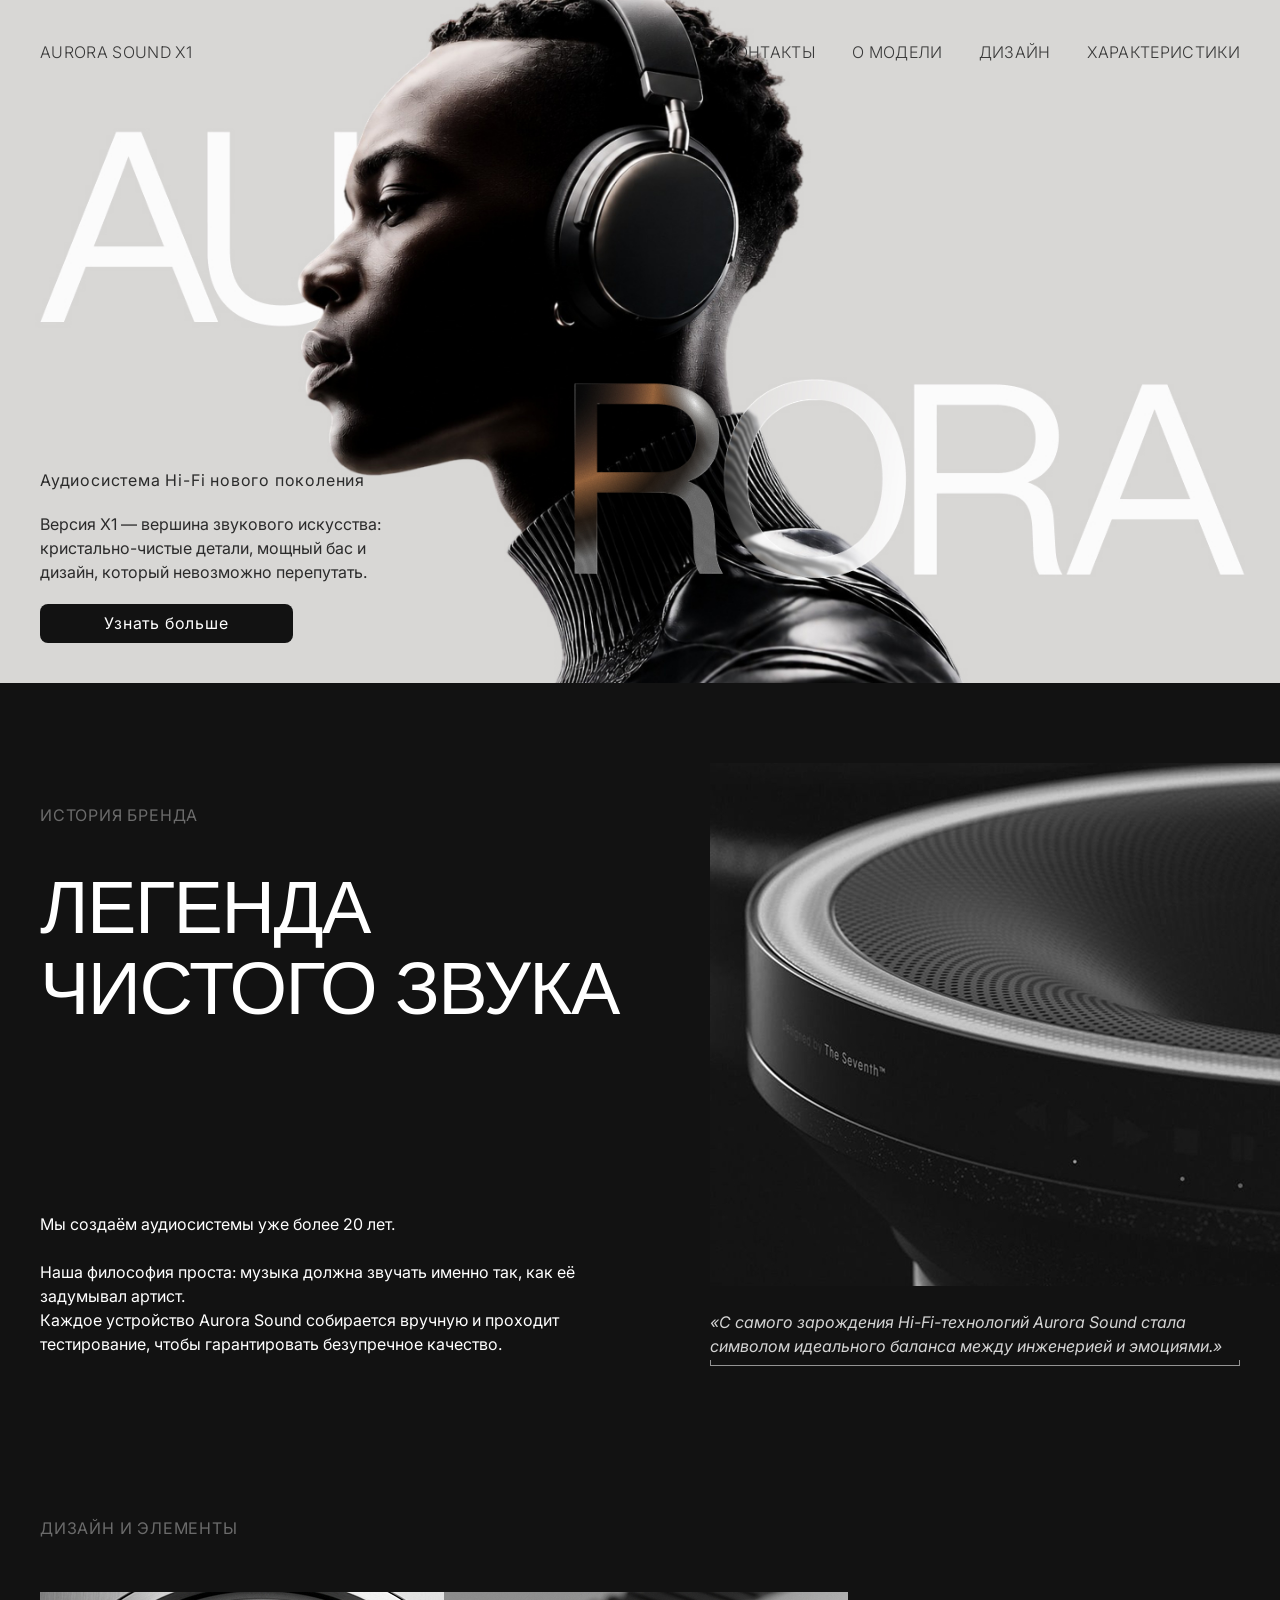
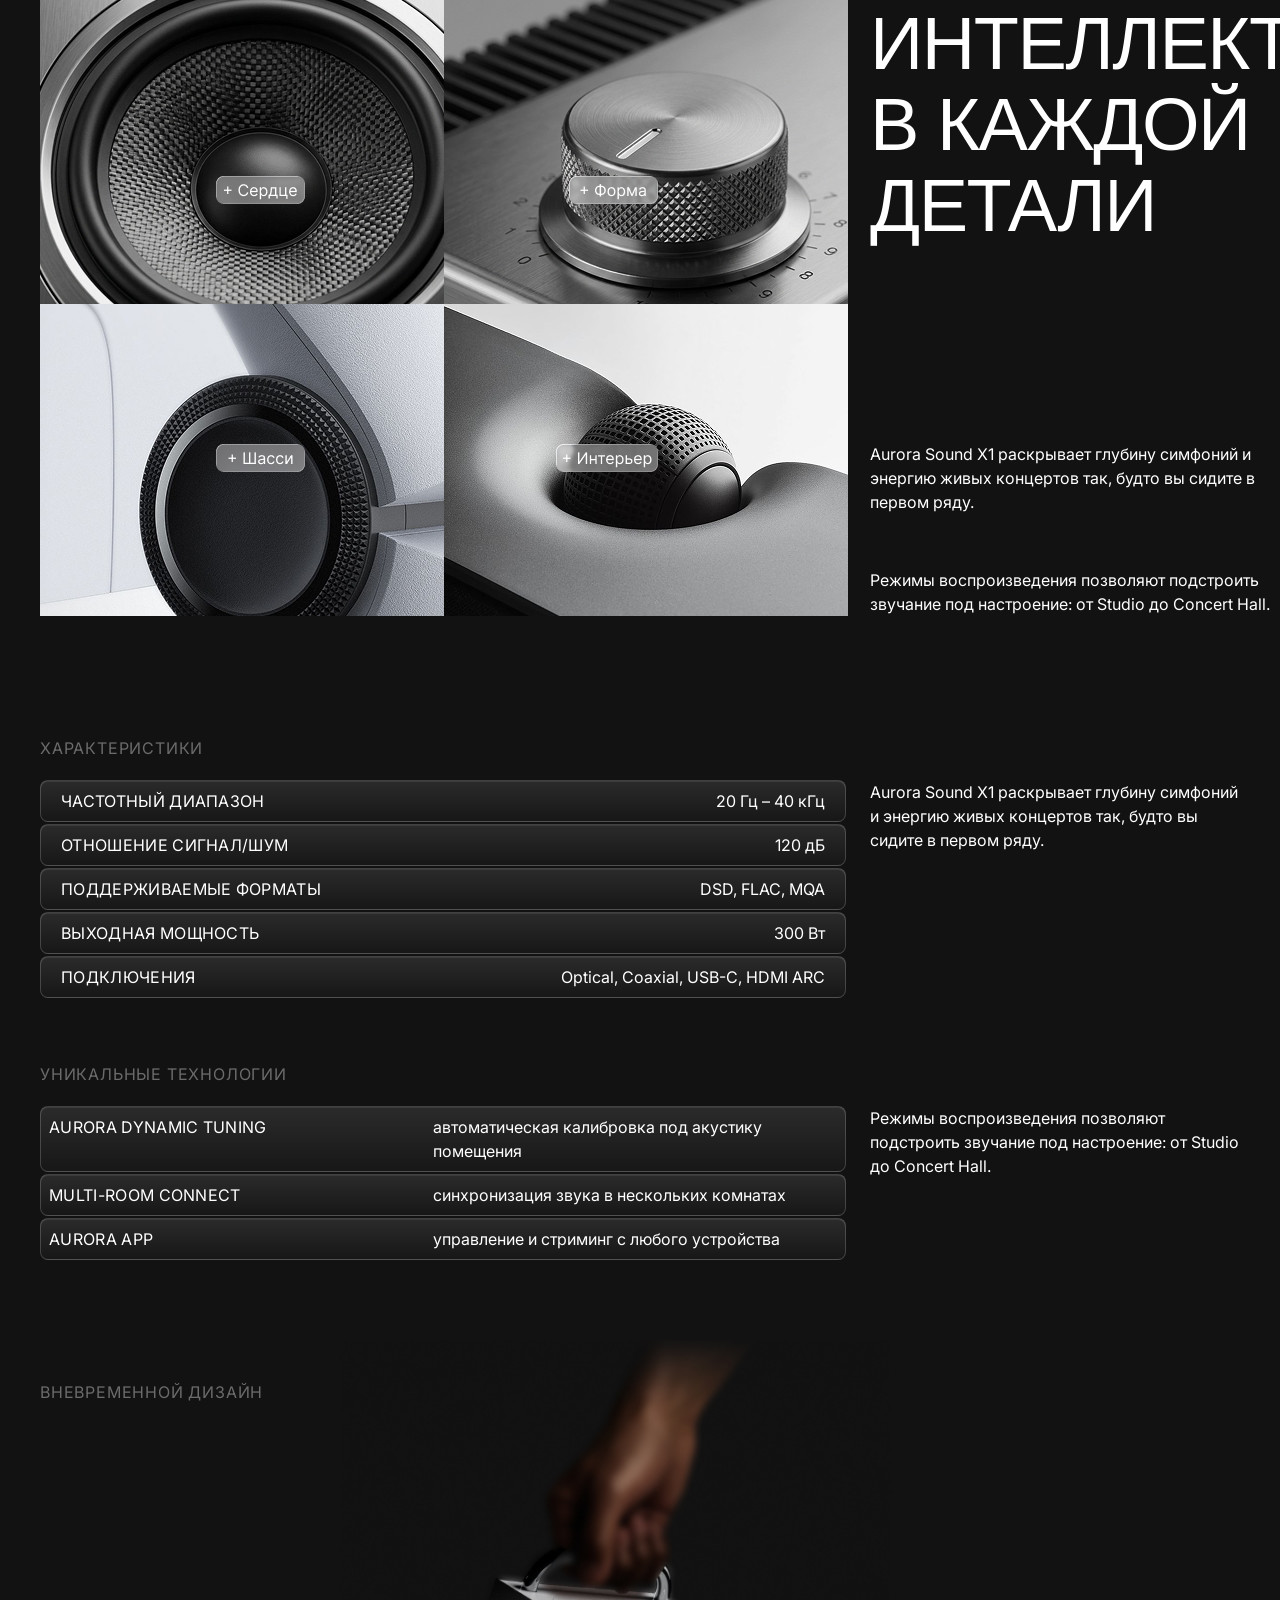
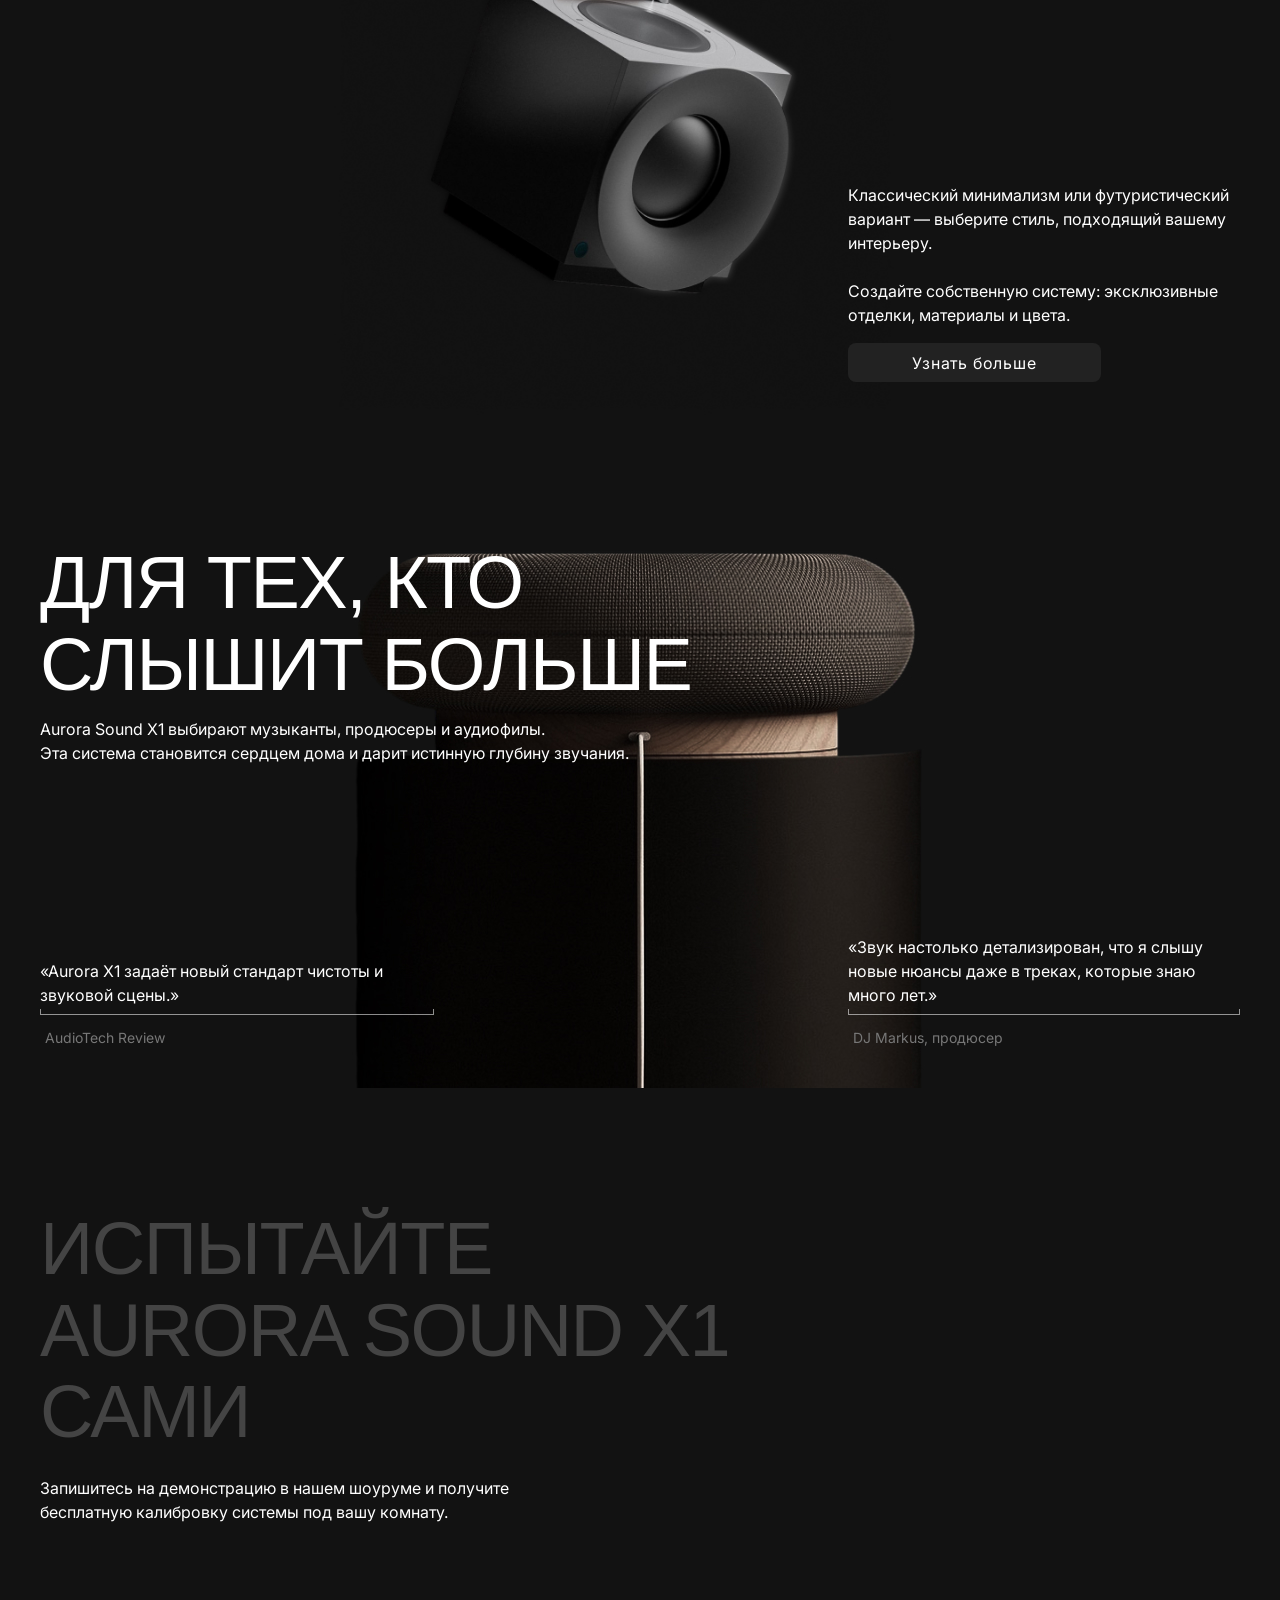
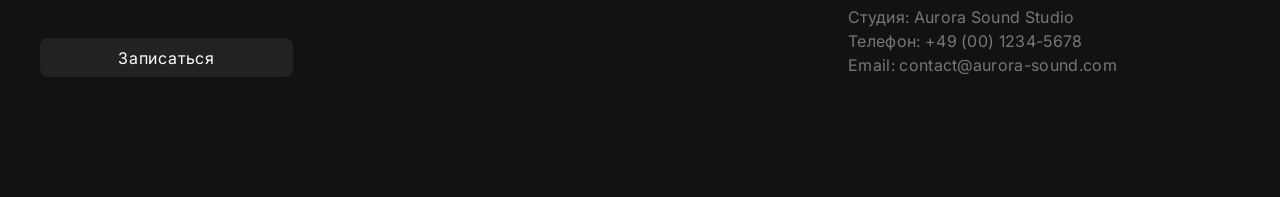
==== index.html @ 24393690 "Add files via upload" ====
<!DOCTYPE html>
<html lang="ru">
<head>
  <meta charset="UTF-8">
  <meta name="viewport" content="width=device-width, initial-scale=1">
  <title>Aurora Sound X1</title>
  <meta name="description" content="Аудиосистема Hi-Fi нового поколения Aurora Sound X1.">
  <link rel="preconnect" href="https://fonts.googleapis.com">
  <link rel="preconnect" href="https://fonts.gstatic.com" crossorigin>
  <link href="https://fonts.googleapis.com/css2?family=Inter:wght@300;400;500&display=swap" rel="stylesheet">
  <link rel="stylesheet" href="style.css">
</head>
<body>

  <!-- 1. HERO -->
  <header class="hero" id="top">
    <a class="hero__logo" href="#top">AURORA SOUND X1</a>
    <nav class="hero__nav" aria-label="Основная навигация">
      <a href="#contacts">Контакты</a>
      <a href="#model">О модели</a>
      <a href="#design">Дизайн</a>
      <a href="#specs">Характеристики</a>
    </nav>

    <!-- В hero.jpg уже есть фон, человек и слово AURORA (слои «AU» / «RORA») -->
    <img class="hero__bg" src="images/hero.jpg" alt="Человек в наушниках Aurora Sound X1">
    <h1 class="visually-hidden">Aurora Sound X1</h1>

    <div class="hero__info">
      <p class="hero__lead">Аудиосистема Hi-Fi нового поколения</p>
      <p class="hero__text">Версия X1 — вершина звукового искусства: кристально-чистые детали, мощный бас и дизайн, который невозможно перепутать.</p>
      <a class="btn btn--dark" href="#model">Узнать больше</a>
    </div>
  </header>

  <main>

    <!-- 2. ИСТОРИЯ БРЕНДА -->
    <section class="section story" id="model">
      <div class="story__left">
        <p class="label">История бренда</p>
        <h2 class="h2">Легенда<br>чистого звука</h2>
        <div class="story__text">
          <p>Мы создаём аудиосистемы уже более 20 лет.</p>
          <p>Наша философия проста: музыка должна звучать именно так, как её задумывал артист.<br>Каждое устройство Aurora Sound собирается вручную и проходит тестирование, чтобы гарантировать безупречное качество.</p>
        </div>
      </div>
      <figure class="story__right">
        <img src="images/brand-detail.jpg" alt="Деталь аудиосистемы Aurora Sound">
        <blockquote class="quote quote--italic">
          «С самого зарождения Hi-Fi-технологий Aurora Sound стала символом идеального баланса между инженерией и эмоциями.»
        </blockquote>
      </figure>
    </section>

    <!-- 3. ДИЗАЙН И ЭЛЕМЕНТЫ -->
    <section class="section design" id="design">
      <p class="label">Дизайн и элементы</p>
      <div class="design__grid">
        <img class="design__tiles" src="images/elements.jpg" alt="Детали Aurora Sound X1: сердце, форма, шасси, интерьер">
        <div class="design__side">
          <h2 class="h2">Интеллект<br>в каждой<br>детали</h2>
          <div class="design__text">
            <p>Aurora Sound X1 раскрывает глубину симфоний и энергию живых концертов так, будто вы сидите в первом ряду.</p>
            <p>Режимы воспроизведения позволяют подстроить звучание под настроение: от Studio до Concert Hall.</p>
          </div>
        </div>
      </div>
    </section>

    <!-- 4. ХАРАКТЕРИСТИКИ -->
    <section class="section specs" id="specs">
      <div class="specs__block">
        <div class="specs__main">
          <p class="label">Характеристики</p>
          <ul class="rows">
            <li><span>Частотный диапазон</span><span>20 Гц – 40 кГц</span></li>
            <li><span>Отношение сигнал/шум</span><span>120 дБ</span></li>
            <li><span>Поддерживаемые форматы</span><span>DSD, FLAC, MQA</span></li>
            <li><span>Выходная мощность</span><span>300 Вт</span></li>
            <li><span>Подключения</span><span>Optical, Coaxial, USB-C, HDMI ARC</span></li>
          </ul>
        </div>
        <p class="specs__note">Aurora Sound X1 раскрывает глубину симфоний и энергию живых концертов так, будто вы сидите в первом ряду.</p>
      </div>

      <div class="specs__block">
        <div class="specs__main">
          <p class="label">Уникальные технологии</p>
          <ul class="rows rows--tech">
            <li><span>Aurora Dynamic Tuning</span><span>автоматическая калибровка под акустику помещения</span></li>
            <li><span>Multi-Room Connect</span><span>синхронизация звука в нескольких комнатах</span></li>
            <li><span>Aurora App</span><span>управление и стриминг с любого устройства</span></li>
          </ul>
        </div>
        <p class="specs__note">Режимы воспроизведения позволяют подстроить звучание под настроение: от Studio до Concert Hall.</p>
      </div>
    </section>

    <!-- 5. ВНЕВРЕМЕННОЙ ДИЗАЙН -->
    <section class="section scene scene--timeless">
      <img class="scene__bg" src="images/timeless-design.jpg" alt="Портативная колонка Aurora Sound X1">
      <p class="label">Вневременной дизайн</p>
      <div class="scene__box">
        <p>Классический минимализм или футуристический вариант — выберите стиль, подходящий вашему интерьеру.</p>
        <p>Создайте собственную систему: эксклюзивные отделки, материалы и цвета.</p>
        <a class="btn btn--panel" href="#contacts">Узнать больше</a>
      </div>
    </section>

    <!-- 6. ДЛЯ ТЕХ, КТО СЛЫШИТ БОЛЬШЕ -->
    <section class="section scene scene--listen">
      <img class="scene__bg" src="images/listen-more.jpg" alt="Напольная акустика Aurora Sound X1">
      <div class="listen__top">
        <h2 class="h2">Для тех, кто<br>слышит больше</h2>
        <p>Aurora Sound X1 выбирают музыканты, продюсеры и аудиофилы.<br>Эта система становится сердцем дома и дарит истинную глубину звучания.</p>
      </div>
      <div class="listen__quotes">
        <figure class="review">
          <blockquote class="quote">«Aurora X1 задаёт новый стандарт чистоты и звуковой сцены.»</blockquote>
          <figcaption>AudioTech Review</figcaption>
        </figure>
        <figure class="review">
          <blockquote class="quote">«Звук настолько детализирован, что я слышу новые нюансы даже в треках, которые знаю много лет.»</blockquote>
          <figcaption>DJ Markus, продюсер</figcaption>
        </figure>
      </div>
    </section>

    <!-- 7. ЗАПИСЬ -->
    <section class="section cta" id="contacts">
      <h2 class="h2 h2--muted">Испытайте<br>Aurora Sound X1<br>сами</h2>
      <p class="cta__text">Запишитесь на демонстрацию в нашем шоуруме и получите бесплатную калибровку системы под вашу комнату.</p>
      <div class="cta__bottom">
        <button class="btn btn--panel" type="button" data-open-modal>Записаться</button>
        <address class="cta__contacts">
          Студия: Aurora Sound Studio<br>
          Телефон: <a href="tel:+490012345678">+49 (00) 1234-5678</a><br>
          Email: <a href="mailto:contact@aurora-sound.com">contact@aurora-sound.com</a>
        </address>
      </div>
    </section>

  </main>

  <!-- МОДАЛЬНОЕ ОКНО ЗАПИСИ -->
  <div class="modal" id="modal" role="dialog" aria-modal="true" aria-labelledby="modal-title" hidden>
    <div class="modal__card">

      <!-- Состояние 1: форма -->
      <form class="form" id="booking-form" novalidate>
        <h2 class="visually-hidden" id="modal-title">Запись на демонстрацию</h2>

        <div class="field">
          <label for="f-name">Введите ваше имя <span class="req">*</span></label>
          <input id="f-name" name="name" type="text" autocomplete="given-name" required>
        </div>
        <div class="field">
          <label for="f-surname">Введите вашу фамилию <span class="req">*</span></label>
          <input id="f-surname" name="surname" type="text" autocomplete="family-name" required>
        </div>
        <div class="field">
          <label for="f-email">Введите вашу почту <span class="req">*</span></label>
          <input id="f-email" name="email" type="email" autocomplete="email" required>
        </div>
        <div class="field field--select">
          <select id="f-device" name="device" aria-label="Выберите устройство для испытания">
            <option value="" selected>Выберите устройство для испытания</option>
            <option value="x1-system">Aurora Sound X1 — аудиосистема</option>
            <option value="x1-headphones">Aurora Sound X1 — наушники</option>
            <option value="x1-portable">Aurora Sound X1 — портативная колонка</option>
          </select>
        </div>

        <button class="btn btn--light" id="submit-btn" type="submit" disabled>Отправить форму</button>
      </form>

      <!-- Состояние 2: успех -->
      <div class="success" id="success" hidden>
        <div class="success__body">
          <h2 class="success__title">Спасибо за запись!</h2>
          <p>Ваша заявка была успешно отправлена.<br>Проверьте почту в следующие несколько часов на наличие ответа.</p>
        </div>
        <p class="success__note">Отменить заявку можно по ссылке в письме</p>
        <button class="btn btn--light" id="back-btn" type="button">Вернуться</button>
      </div>

    </div>
  </div>

  <script src="script.js"></script>
</body>
</html>
---- style.css ----
/* ============ Шрифты ============
   Neue Haas Grotesk Display Pro — коммерческий шрифт. Положите файлы в /fonts
   (имена можно поменять в src ниже). Пока файлов нет, подставится Helvetica Neue / Arial. */
@font-face {
  font-family: "Neue Haas Grotesk Display Pro";
  src: local("Neue Haas Grotesk Display Pro 55 Roman"),
       local("NeueHaasGroteskDisplayPro-55Roman"),
       url("fonts/NeueHaasGroteskDisplayPro-55Roman.woff2") format("woff2"),
       url("fonts/NeueHaasGroteskDisplayPro-55Roman.woff") format("woff");
  font-weight: 400;
  font-style: normal;
  font-display: swap;
}

/* ============ Переменные ============ */
:root {
  --bg: #121212;
  --text: #ffffff;
  --muted: #6b6b6b;
  --panel: #222222;
  --accent-red: #d0202f;

  --pad-x: 40px;        /* отступы по бокам */
  --pad-top: 40px;      /* от потолка секции до заголовка */
  --gap-section: 80px;  /* между секциями */

  --font-head: "Neue Haas Grotesk Display Pro", "Neue Haas Grotesk Display", "Helvetica Neue", Helvetica, Arial, sans-serif;
  --font-body: "Inter", system-ui, -apple-system, "Segoe UI", Arial, sans-serif;
}

/* ============ База ============ */
*, *::before, *::after { box-sizing: border-box; }
html { scroll-behavior: smooth; }
body {
  margin: 0;
  background: var(--bg);
  color: var(--text);
  font-family: var(--font-body);
  font-size: 16px;
  line-height: 1.5;
  -webkit-font-smoothing: antialiased;
}
img { display: block; max-width: 100%; }
a { color: inherit; text-decoration: none; }
p { margin: 0; }
figure, blockquote { margin: 0; }
address { font-style: normal; }
ul { list-style: none; margin: 0; padding: 0; }
.visually-hidden {
  position: absolute; width: 1px; height: 1px; margin: -1px; padding: 0;
  overflow: hidden; clip: rect(0 0 0 0); white-space: nowrap; border: 0;
}

.h2 {
  margin: 0;
  font-family: var(--font-head);
  font-weight: 400;
  font-size: 74px;
  line-height: 1.1;
  letter-spacing: -0.02em;
  text-transform: uppercase;
}
.h2--muted { color: #444; }

.label {
  margin: 0;
  font-size: 16px;
  letter-spacing: 0.05em;
  text-transform: uppercase;
  color: var(--muted);
}

.section {
  position: relative;
  padding: var(--pad-top) var(--pad-x) 0;
  margin-top: var(--gap-section);
}
main { padding-bottom: var(--gap-section); }

/* ============ Кнопки (состояния из UI-кита) ============ */
.btn {
  display: inline-flex;
  align-items: center;
  justify-content: center;
  height: 39px;
  padding: 0 24px;
  border: 2px solid transparent;
  border-radius: 8px;
  font: 400 16px/1 var(--font-body);
  letter-spacing: 0.05em;
  cursor: pointer;
  transition: background-color .2s, border-color .2s, color .2s;
}
.btn--dark  { width: 253px; background: #121212; color: #fff; }
.btn--panel { width: 253px; background: #222;    color: #fff; }
.btn--dark:hover, .btn--panel:hover { border-color: #fff; }
.btn--dark:active, .btn--panel:active,
.btn--dark:disabled, .btn--panel:disabled { background: #777; border-color: transparent; }

.btn--light { min-width: 142px; background: #fff; color: #121212; }
.btn--light:hover { background: #b0b0b0; }
.btn--light:active, .btn--light:disabled { background: #777; color: #fff; }
.btn:disabled { cursor: not-allowed; }
.btn:focus-visible { outline: 2px solid #fff; outline-offset: 2px; }
.hero .btn:focus-visible { outline-color: #121212; }

/* ============ 1. Hero ============ */
.hero {
  position: relative;
  aspect-ratio: 1440 / 768;
  min-height: 560px;
  background: #d9d8d6;
  color: #121212;
  overflow: hidden;
}
.hero__bg {
  position: absolute; inset: 0; z-index: 0;
  width: 100%; height: 100%;
  object-fit: cover; object-position: 50% 50%;
}
.hero__logo, .hero__nav a {
  font-weight: 300;
  font-size: 16px;
  letter-spacing: 0.02em;
  text-transform: uppercase;
  color: #3a3a3a;
}
.hero__logo { position: absolute; top: 40px; left: var(--pad-x); z-index: 5; }
.hero__nav {
  position: absolute; top: 40px; right: var(--pad-x); z-index: 5;
  display: flex; gap: 36px;
}
.hero__nav a:hover { color: #000; }


.hero__info {
  position: absolute; z-index: 5;
  left: var(--pad-x); bottom: var(--pad-x);
  max-width: 360px;
}
.hero__lead { letter-spacing: 0.05em; color: #2b2b2b; }
.hero__text { margin: 20px 0 20px; color: #2b2b2b; }

/* ============ 2. История бренда ============ */
.story {
  display: grid;
  grid-template-columns: 1fr 570px;
  column-gap: 24px;
  min-height: 633px;
  padding-top: 0;
  padding-right: 0;           /* фото уходит к правому краю, как в макете */
}
.story__left { padding-top: var(--pad-top); display: flex; flex-direction: column; }
.story .h2 { margin-top: 40px; }
.story__text { margin-top: auto; max-width: 540px; padding-bottom: 40px; display: grid; gap: 24px; }
.story__right { display: flex; flex-direction: column; gap: 24px; }
.story__right img { width: 100%; height: auto; aspect-ratio: 570 / 523; object-fit: cover; }
.story__right .quote { margin-right: var(--pad-x); }

/* цитаты со скобками-уголками снизу */
.quote { position: relative; padding-bottom: 8px; }
.quote::after {
  content: "";
  position: absolute; left: 0; right: 0; bottom: 0;
  height: 6px;
  border: 1px solid rgba(255,255,255,.55);
  border-top: 0;
}
.quote--italic { font-style: italic; color: #d4d4d4; }

/* ============ 3. Дизайн и элементы ============ */
.design__grid {
  display: grid;
  grid-template-columns: 808px 1fr;
  column-gap: 22px;
  margin-top: 52px;
}
.design__tiles { width: 100%; height: auto; aspect-ratio: 808 / 624; object-fit: cover; }
.design__side { display: flex; flex-direction: column; justify-content: space-between; padding-top: 11px; }
.design__text { display: grid; gap: 54px; max-width: 520px; }

/* ============ 4. Характеристики ============ */
.specs { display: grid; gap: 64px; }
.specs__block {
  display: grid;
  grid-template-columns: 806px 1fr;
  column-gap: 24px;
  align-items: start;
}
.specs__main .label { margin-bottom: 20px; }
.specs__note { max-width: 390px; margin-top: 44px; }
.rows { display: grid; gap: 2px; }
.rows li {
  display: flex; justify-content: space-between; gap: 24px;
  padding: 8px 20px;
  border: 1px solid rgba(255,255,255,.18);
  border-radius: 8px;
  background: linear-gradient(180deg, #2b2b2b 0%, #171717 100%);
  box-shadow: inset 0 1px 0 rgba(255,255,255,.08);
  text-transform: uppercase;
  letter-spacing: 0.02em;
}
.rows li span:last-child { text-transform: none; letter-spacing: 0; text-align: right; }
.rows--tech li { padding-left: 8px; padding-right: 8px; }
.rows--tech li span:first-child { flex: 0 0 360px; }
.rows--tech li span:last-child { flex: 1; text-align: left; }

/* ============ 5–6. Сцены с фоновой картинкой ============ */
.scene { overflow: hidden; }
.scene__bg {
  position: absolute; inset: 0; z-index: 0;
  width: 100%; height: 100%;
  object-fit: cover;
}
.scene > *:not(.scene__bg) { position: relative; z-index: 1; }

.scene--timeless { aspect-ratio: 1440 / 768; min-height: 560px; }
.scene--timeless .scene__box {
  position: absolute; right: var(--pad-x); bottom: var(--pad-x);
  width: 392px; display: grid; gap: 24px;
}
.scene--timeless .scene__box .btn { width: 253px; margin-top: -8px; }

.scene--listen { min-height: 586px; display: flex; flex-direction: column; justify-content: space-between; padding-bottom: 40px; }
.listen__top p { margin-top: 12px; }
.listen__quotes { display: flex; justify-content: space-between; align-items: flex-end; gap: 24px; }
.review { width: 394px; }
.review:last-child { width: 392px; }
.review figcaption { margin-top: 12px; padding-left: 5px; font-size: 14px; color: #777; }

/* ============ 7. Запись ============ */
.cta { min-height: 549px; display: flex; flex-direction: column; }
.cta__text { margin-top: 24px; max-width: 520px; }
.cta__bottom {
  margin-top: auto;
  padding-bottom: 40px;
  display: flex; justify-content: space-between; align-items: flex-end; gap: 24px;
}
.cta__contacts { width: 392px; margin-right: 0; color: #777; letter-spacing: 0.02em; }
.cta__contacts a:hover { color: #fff; }

/* ============ Модальное окно ============ */
.modal {
  position: fixed; inset: 0; z-index: 100;
  display: grid; place-items: center;
  padding: 20px;
  background: rgba(0,0,0,.65);
}
.modal[hidden] { display: none; }
.modal__card {
  width: min(535px, 100%);
  min-height: 411px;
  background: var(--panel);
  border-radius: 40px;
  padding: 24px 12px 28px;
  color: #fff;
}
.form { display: flex; flex-direction: column; min-height: 359px; }
.form[hidden] { display: none; }
.field { padding-top: 18px; }
.field label { display: block; font-size: 11px; line-height: 1.2; letter-spacing: 0.03em; color: #8a8a8a; padding-left: 8px; }
.req { color: var(--accent-red); }
.field input, .field select {
  display: block; width: 100%; height: 48px;
  padding: 0 8px;
  background: transparent; color: #fff;
  border: 0; border-bottom: 1px solid #666; border-radius: 0;
  font: 400 16px/1 var(--font-body);
  outline: none;
  transition: border-color .2s;
}
.field input:focus, .field select:focus { border-bottom-color: #fff; }
.field input.is-invalid { border-bottom-color: var(--accent-red); }
.field--select { margin-top: 12px; padding-top: 0; }
.field select {
  font-size: 12px; color: #8a8a8a; cursor: pointer;
  -webkit-appearance: none; appearance: none;
  background: url("data:image/svg+xml;utf8,<svg xmlns='http://www.w3.org/2000/svg' width='16' height='9' viewBox='0 0 16 9' fill='none' stroke='%23aaa' stroke-width='1'><path d='M1 1l7 7 7-7'/></svg>") no-repeat right 8px center;
}
.field select.has-value { color: #fff; }
.field select option { color: #121212; }
.form .btn--light { align-self: center; margin-top: auto; }

.success {
  min-height: 359px;
  display: flex; flex-direction: column; align-items: center; text-align: center;
}
.success[hidden] { display: none; }
.success__body { flex: 1; display: flex; flex-direction: column; justify-content: center; gap: 16px; padding-top: 16px; }
.success__title { margin: 0; font: 400 16px/1.2 var(--font-body); letter-spacing: 0.03em; }
.success__body p { font-size: 12px; line-height: 1.6; color: #b5b5b5; }
.success__note {
  align-self: stretch;
  padding: 0 8px 12px;
  border-bottom: 1px solid #666;
  font-size: 11px; font-style: italic; color: #8a8a8a;
}
.success .btn { margin-top: 36px; }

/* ============ Адаптив ============ */
@media (max-width: 1100px) {
  .story, .design__grid, .specs__block { grid-template-columns: 1fr; }
  .story { padding-right: var(--pad-x); }
  .story__left { padding-bottom: 24px; }
  .story__text { margin-top: 32px; }
  .story__right .quote { margin-right: 0; }
  .design__side { gap: 32px; padding-top: 32px; }
  .design__text { gap: 24px; }
  .specs__note { margin-top: 0; }
  .rows--tech li { flex-direction: column; gap: 2px; }
  .rows--tech li span:first-child { flex: none; }
}
@media (max-width: 720px) {
  .h2 { font-size: 44px; }
  .hero { min-height: 720px; }
  .hero__nav { display: none; }
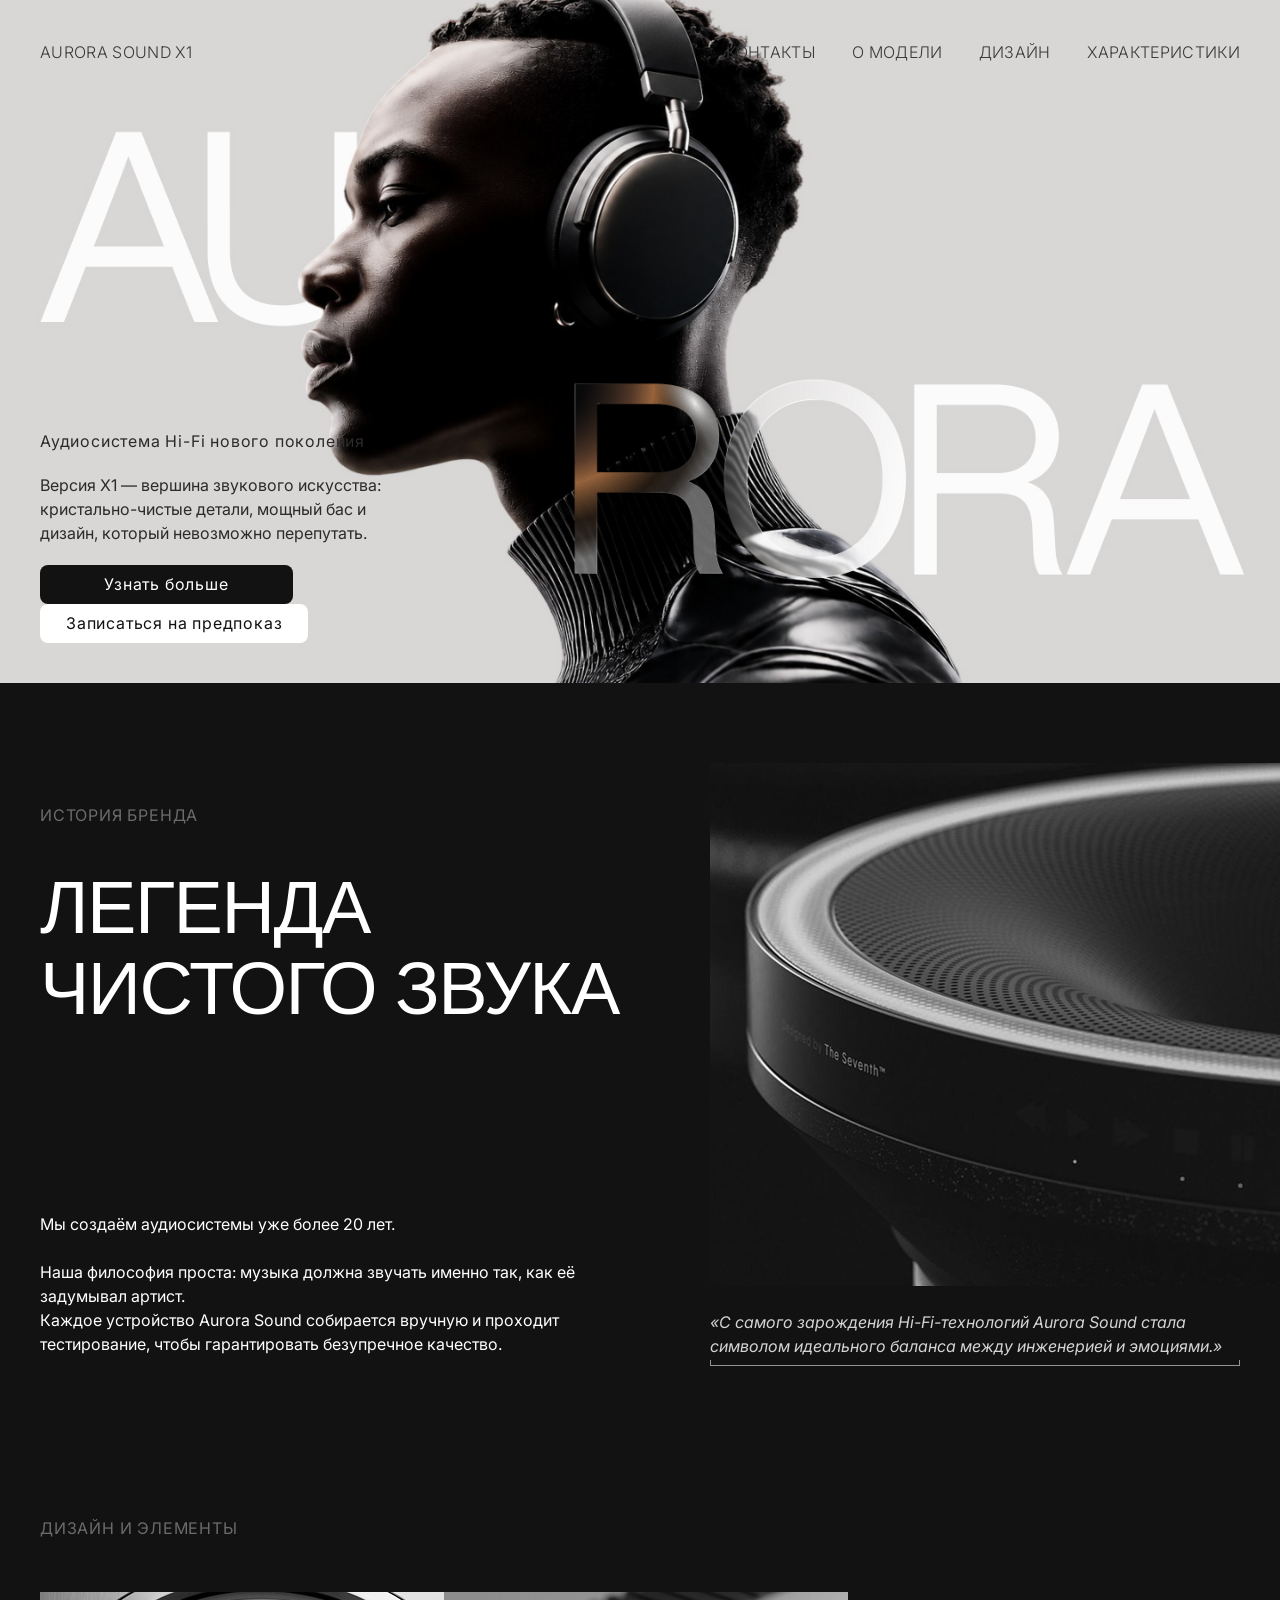
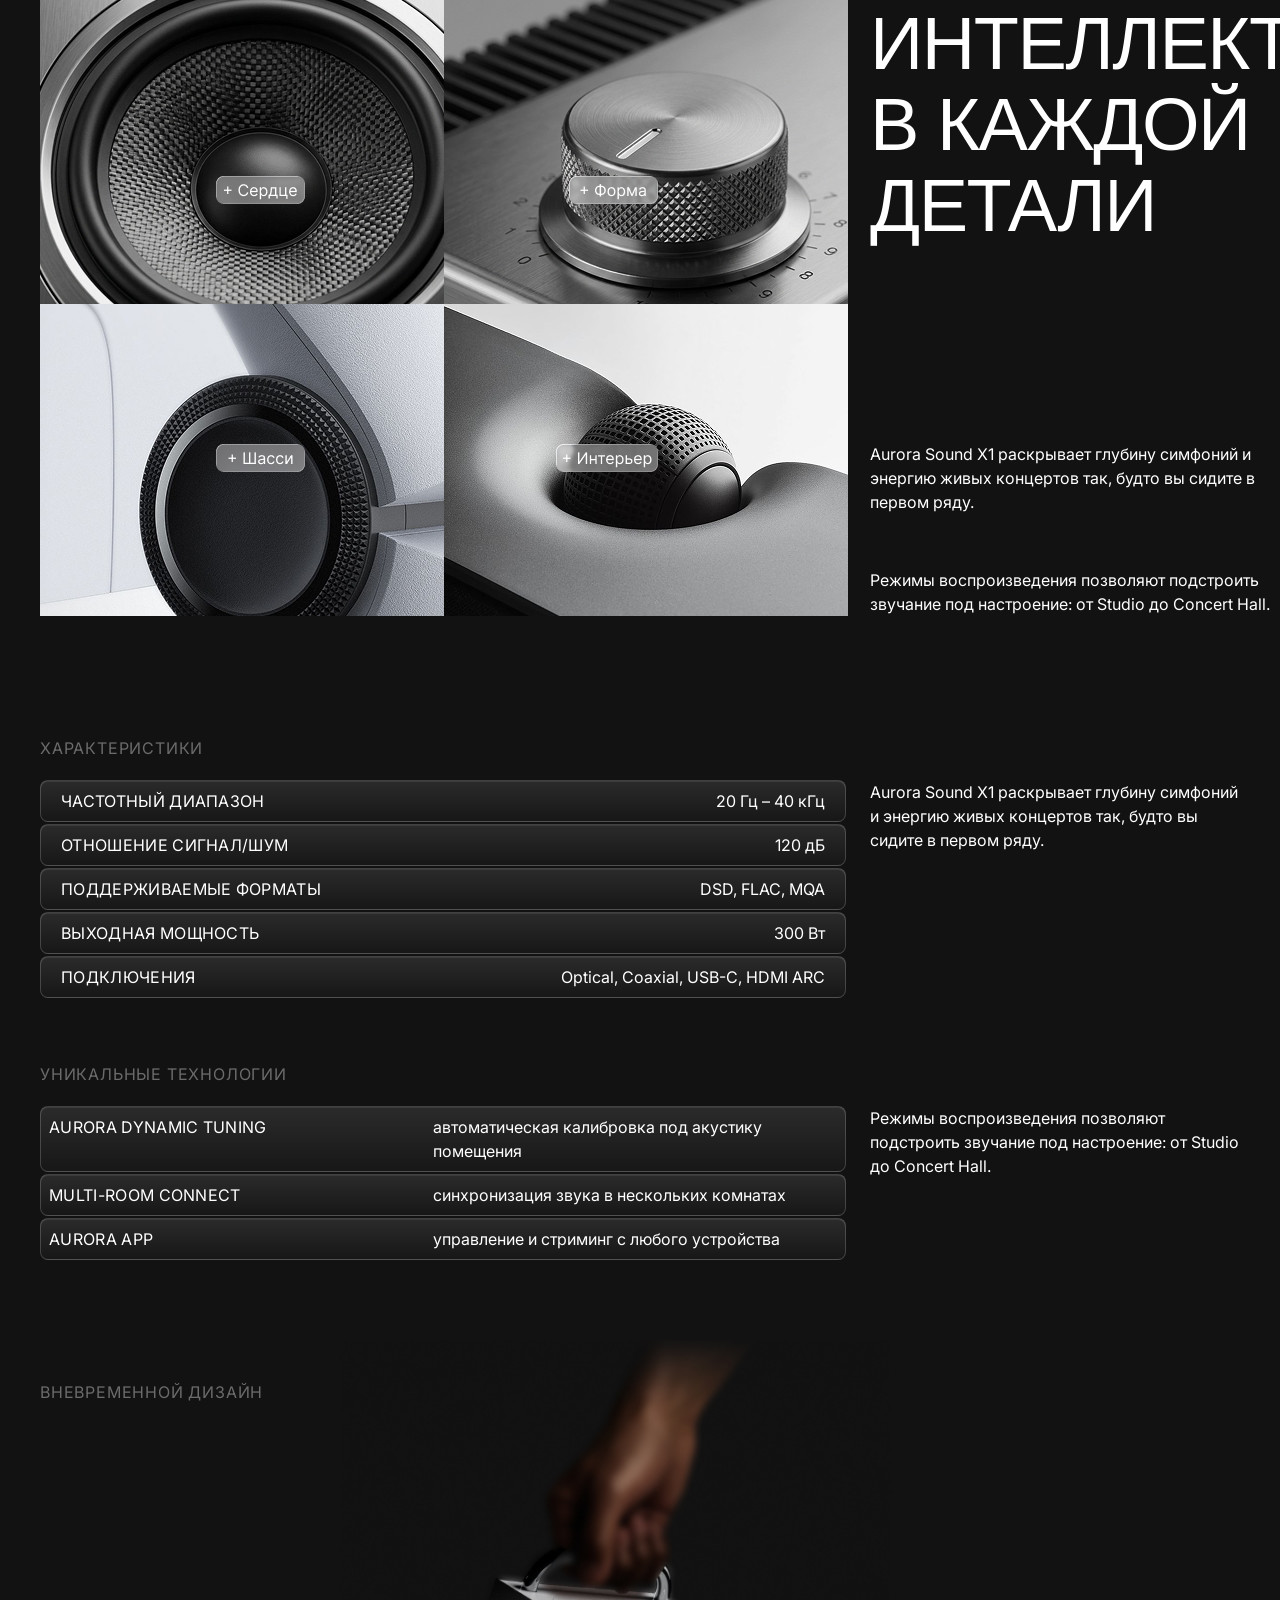
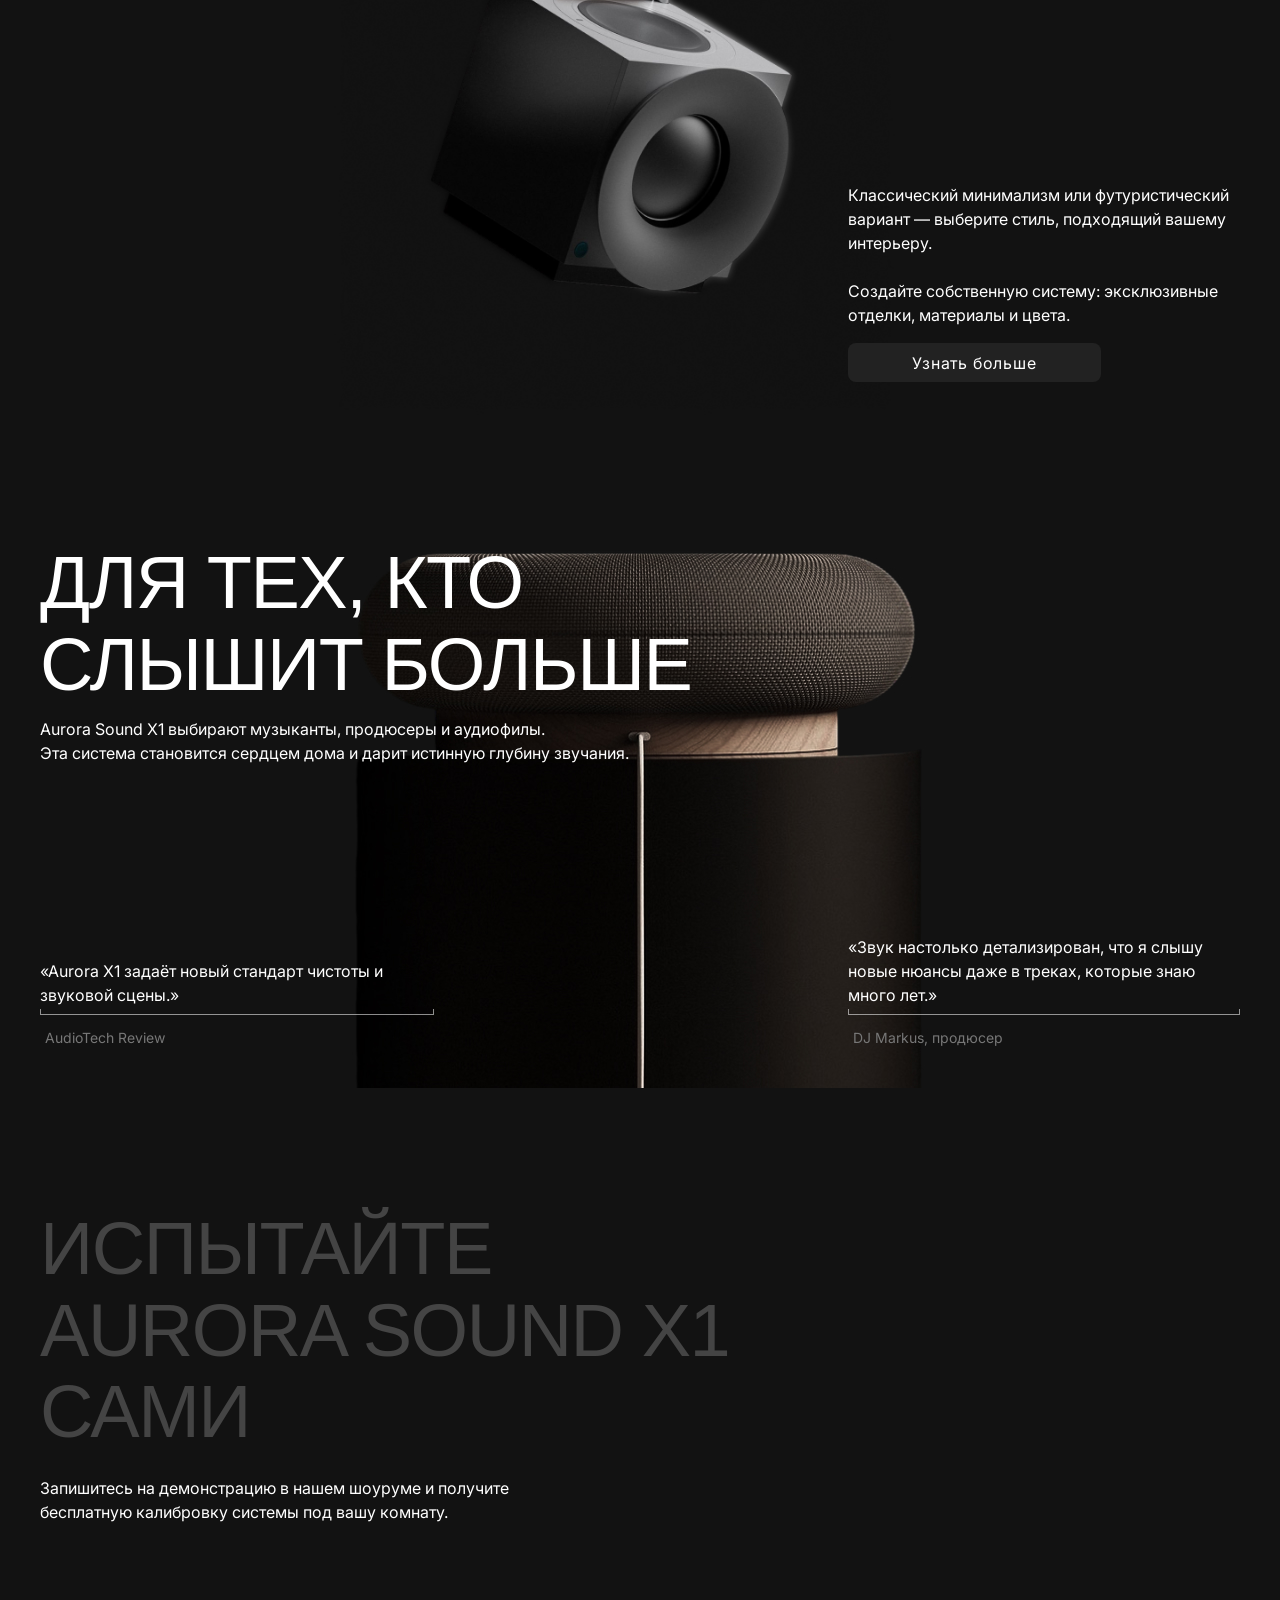
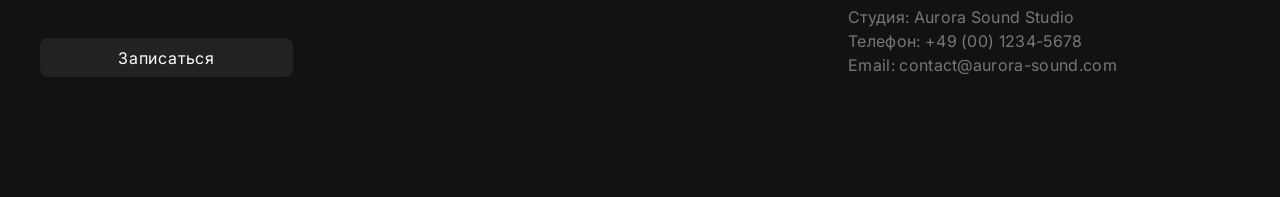
==== commit 10626e22: "Add files via upload" ====
--- a/index.html
+++ b/index.html
@@ -4,7 +4,8 @@
   <meta charset="UTF-8">
   <meta name="viewport" content="width=device-width, initial-scale=1">
   <title>Aurora Sound X1</title>
-  <meta name="description" content="Аудиосистема Hi-Fi нового поколения Aurora Sound X1.">
+  <meta name="description" content="Аудиосистема Hi-Fi нового поколения Aurora Sound X1.">
+  <link rel="icon" type="image/svg+xml" href="favicon.svg">
   <link rel="preconnect" href="https://fonts.googleapis.com">
   <link rel="preconnect" href="https://fonts.gstatic.com" crossorigin>
   <link href="https://fonts.googleapis.com/css2?family=Inter:wght@300;400;500&display=swap" rel="stylesheet">
@@ -15,7 +16,8 @@
   <!-- 1. HERO -->
   <header class="hero" id="top">
     <a class="hero__logo" href="#top">AURORA SOUND X1</a>
-    <nav class="hero__nav" aria-label="Основная навигация">
+    <button class="hero__menu-toggle" type="button" aria-label="Открыть меню" aria-expanded="false" aria-controls="primary-nav"><span></span><span></span></button>
+    <nav class="hero__nav" id="primary-nav" aria-label="Основная навигация">
       <a href="#contacts">Контакты</a>
       <a href="#model">О модели</a>
       <a href="#design">Дизайн</a>
@@ -29,7 +31,10 @@
     <div class="hero__info">
       <p class="hero__lead">Аудиосистема Hi-Fi нового поколения</p>
       <p class="hero__text">Версия X1 — вершина звукового искусства: кристально-чистые детали, мощный бас и дизайн, который невозможно перепутать.</p>
-      <a class="btn btn--dark" href="#model">Узнать больше</a>
+      <div class="hero__actions">
+        <a class="btn btn--dark" href="#model">Узнать больше</a>
+        <button class="btn btn--light" type="button" data-open-modal>Записаться на предпоказ</button>
+      </div>
     </div>
   </header>
 
--- a/style.css
+++ b/style.css
@@ -1,317 +1,390 @@
-/* ============ Шрифты ============
-   Neue Haas Grotesk Display Pro — коммерческий шрифт. Положите файлы в /fonts
-   (имена можно поменять в src ниже). Пока файлов нет, подставится Helvetica Neue / Arial. */
-@font-face {
-  font-family: "Neue Haas Grotesk Display Pro";
-  src: local("Neue Haas Grotesk Display Pro 55 Roman"),
-       local("NeueHaasGroteskDisplayPro-55Roman"),
-       url("fonts/NeueHaasGroteskDisplayPro-55Roman.woff2") format("woff2"),
-       url("fonts/NeueHaasGroteskDisplayPro-55Roman.woff") format("woff");
-  font-weight: 400;
-  font-style: normal;
-  font-display: swap;
-}
-
-/* ============ Переменные ============ */
-:root {
-  --bg: #121212;
-  --text: #ffffff;
-  --muted: #6b6b6b;
-  --panel: #222222;
-  --accent-red: #d0202f;
-
-  --pad-x: 40px;        /* отступы по бокам */
-  --pad-top: 40px;      /* от потолка секции до заголовка */
-  --gap-section: 80px;  /* между секциями */
-
-  --font-head: "Neue Haas Grotesk Display Pro", "Neue Haas Grotesk Display", "Helvetica Neue", Helvetica, Arial, sans-serif;
-  --font-body: "Inter", system-ui, -apple-system, "Segoe UI", Arial, sans-serif;
-}
-
-/* ============ База ============ */
-*, *::before, *::after { box-sizing: border-box; }
-html { scroll-behavior: smooth; }
-body {
-  margin: 0;
-  background: var(--bg);
-  color: var(--text);
-  font-family: var(--font-body);
-  font-size: 16px;
-  line-height: 1.5;
-  -webkit-font-smoothing: antialiased;
-}
-img { display: block; max-width: 100%; }
-a { color: inherit; text-decoration: none; }
-p { margin: 0; }
-figure, blockquote { margin: 0; }
-address { font-style: normal; }
-ul { list-style: none; margin: 0; padding: 0; }
-.visually-hidden {
-  position: absolute; width: 1px; height: 1px; margin: -1px; padding: 0;
-  overflow: hidden; clip: rect(0 0 0 0); white-space: nowrap; border: 0;
-}
-
-.h2 {
-  margin: 0;
-  font-family: var(--font-head);
-  font-weight: 400;
-  font-size: 74px;
-  line-height: 1.1;
-  letter-spacing: -0.02em;
-  text-transform: uppercase;
-}
-.h2--muted { color: #444; }
-
-.label {
-  margin: 0;
-  font-size: 16px;
-  letter-spacing: 0.05em;
-  text-transform: uppercase;
-  color: var(--muted);
-}
-
-.section {
-  position: relative;
-  padding: var(--pad-top) var(--pad-x) 0;
-  margin-top: var(--gap-section);
-}
-main { padding-bottom: var(--gap-section); }
-
-/* ============ Кнопки (состояния из UI-кита) ============ */
-.btn {
-  display: inline-flex;
-  align-items: center;
-  justify-content: center;
-  height: 39px;
-  padding: 0 24px;
-  border: 2px solid transparent;
-  border-radius: 8px;
-  font: 400 16px/1 var(--font-body);
-  letter-spacing: 0.05em;
-  cursor: pointer;
-  transition: background-color .2s, border-color .2s, color .2s;
-}
-.btn--dark  { width: 253px; background: #121212; color: #fff; }
-.btn--panel { width: 253px; background: #222;    color: #fff; }
-.btn--dark:hover, .btn--panel:hover { border-color: #fff; }
-.btn--dark:active, .btn--panel:active,
-.btn--dark:disabled, .btn--panel:disabled { background: #777; border-color: transparent; }
-
-.btn--light { min-width: 142px; background: #fff; color: #121212; }
-.btn--light:hover { background: #b0b0b0; }
-.btn--light:active, .btn--light:disabled { background: #777; color: #fff; }
-.btn:disabled { cursor: not-allowed; }
-.btn:focus-visible { outline: 2px solid #fff; outline-offset: 2px; }
-.hero .btn:focus-visible { outline-color: #121212; }
-
-/* ============ 1. Hero ============ */
-.hero {
-  position: relative;
-  aspect-ratio: 1440 / 768;
-  min-height: 560px;
-  background: #d9d8d6;
-  color: #121212;
-  overflow: hidden;
-}
-.hero__bg {
-  position: absolute; inset: 0; z-index: 0;
-  width: 100%; height: 100%;
-  object-fit: cover; object-position: 50% 50%;
-}
-.hero__logo, .hero__nav a {
-  font-weight: 300;
-  font-size: 16px;
-  letter-spacing: 0.02em;
-  text-transform: uppercase;
-  color: #3a3a3a;
-}
-.hero__logo { position: absolute; top: 40px; left: var(--pad-x); z-index: 5; }
-.hero__nav {
-  position: absolute; top: 40px; right: var(--pad-x); z-index: 5;
-  display: flex; gap: 36px;
-}
-.hero__nav a:hover { color: #000; }
-
-
-.hero__info {
-  position: absolute; z-index: 5;
-  left: var(--pad-x); bottom: var(--pad-x);
-  max-width: 360px;
-}
-.hero__lead { letter-spacing: 0.05em; color: #2b2b2b; }
-.hero__text { margin: 20px 0 20px; color: #2b2b2b; }
-
-/* ============ 2. История бренда ============ */
-.story {
-  display: grid;
-  grid-template-columns: 1fr 570px;
-  column-gap: 24px;
-  min-height: 633px;
-  padding-top: 0;
-  padding-right: 0;           /* фото уходит к правому краю, как в макете */
-}
-.story__left { padding-top: var(--pad-top); display: flex; flex-direction: column; }
-.story .h2 { margin-top: 40px; }
-.story__text { margin-top: auto; max-width: 540px; padding-bottom: 40px; display: grid; gap: 24px; }
-.story__right { display: flex; flex-direction: column; gap: 24px; }
-.story__right img { width: 100%; height: auto; aspect-ratio: 570 / 523; object-fit: cover; }
-.story__right .quote { margin-right: var(--pad-x); }
-
-/* цитаты со скобками-уголками снизу */
-.quote { position: relative; padding-bottom: 8px; }
-.quote::after {
-  content: "";
-  position: absolute; left: 0; right: 0; bottom: 0;
-  height: 6px;
-  border: 1px solid rgba(255,255,255,.55);
-  border-top: 0;
-}
-.quote--italic { font-style: italic; color: #d4d4d4; }
-
-/* ============ 3. Дизайн и элементы ============ */
-.design__grid {
-  display: grid;
-  grid-template-columns: 808px 1fr;
-  column-gap: 22px;
-  margin-top: 52px;
-}
-.design__tiles { width: 100%; height: auto; aspect-ratio: 808 / 624; object-fit: cover; }
-.design__side { display: flex; flex-direction: column; justify-content: space-between; padding-top: 11px; }
-.design__text { display: grid; gap: 54px; max-width: 520px; }
-
-/* ============ 4. Характеристики ============ */
-.specs { display: grid; gap: 64px; }
-.specs__block {
-  display: grid;
-  grid-template-columns: 806px 1fr;
-  column-gap: 24px;
-  align-items: start;
-}
-.specs__main .label { margin-bottom: 20px; }
-.specs__note { max-width: 390px; margin-top: 44px; }
-.rows { display: grid; gap: 2px; }
-.rows li {
-  display: flex; justify-content: space-between; gap: 24px;
-  padding: 8px 20px;
-  border: 1px solid rgba(255,255,255,.18);
-  border-radius: 8px;
-  background: linear-gradient(180deg, #2b2b2b 0%, #171717 100%);
-  box-shadow: inset 0 1px 0 rgba(255,255,255,.08);
-  text-transform: uppercase;
-  letter-spacing: 0.02em;
-}
-.rows li span:last-child { text-transform: none; letter-spacing: 0; text-align: right; }
-.rows--tech li { padding-left: 8px; padding-right: 8px; }
-.rows--tech li span:first-child { flex: 0 0 360px; }
-.rows--tech li span:last-child { flex: 1; text-align: left; }
-
-/* ============ 5–6. Сцены с фоновой картинкой ============ */
-.scene { overflow: hidden; }
-.scene__bg {
-  position: absolute; inset: 0; z-index: 0;
-  width: 100%; height: 100%;
-  object-fit: cover;
-}
-.scene > *:not(.scene__bg) { position: relative; z-index: 1; }
-
-.scene--timeless { aspect-ratio: 1440 / 768; min-height: 560px; }
-.scene--timeless .scene__box {
-  position: absolute; right: var(--pad-x); bottom: var(--pad-x);
-  width: 392px; display: grid; gap: 24px;
-}
-.scene--timeless .scene__box .btn { width: 253px; margin-top: -8px; }
-
-.scene--listen { min-height: 586px; display: flex; flex-direction: column; justify-content: space-between; padding-bottom: 40px; }
-.listen__top p { margin-top: 12px; }
-.listen__quotes { display: flex; justify-content: space-between; align-items: flex-end; gap: 24px; }
-.review { width: 394px; }
-.review:last-child { width: 392px; }
-.review figcaption { margin-top: 12px; padding-left: 5px; font-size: 14px; color: #777; }
-
-/* ============ 7. Запись ============ */
-.cta { min-height: 549px; display: flex; flex-direction: column; }
-.cta__text { margin-top: 24px; max-width: 520px; }
-.cta__bottom {
-  margin-top: auto;
-  padding-bottom: 40px;
-  display: flex; justify-content: space-between; align-items: flex-end; gap: 24px;
-}
-.cta__contacts { width: 392px; margin-right: 0; color: #777; letter-spacing: 0.02em; }
-.cta__contacts a:hover { color: #fff; }
-
-/* ============ Модальное окно ============ */
-.modal {
-  position: fixed; inset: 0; z-index: 100;
-  display: grid; place-items: center;
-  padding: 20px;
-  background: rgba(0,0,0,.65);
-}
-.modal[hidden] { display: none; }
-.modal__card {
-  width: min(535px, 100%);
-  min-height: 411px;
-  background: var(--panel);
-  border-radius: 40px;
-  padding: 24px 12px 28px;
-  color: #fff;
-}
-.form { display: flex; flex-direction: column; min-height: 359px; }
-.form[hidden] { display: none; }
-.field { padding-top: 18px; }
-.field label { display: block; font-size: 11px; line-height: 1.2; letter-spacing: 0.03em; color: #8a8a8a; padding-left: 8px; }
-.req { color: var(--accent-red); }
-.field input, .field select {
-  display: block; width: 100%; height: 48px;
-  padding: 0 8px;
-  background: transparent; color: #fff;
-  border: 0; border-bottom: 1px solid #666; border-radius: 0;
-  font: 400 16px/1 var(--font-body);
-  outline: none;
-  transition: border-color .2s;
-}
-.field input:focus, .field select:focus { border-bottom-color: #fff; }
-.field input.is-invalid { border-bottom-color: var(--accent-red); }
-.field--select { margin-top: 12px; padding-top: 0; }
-.field select {
-  font-size: 12px; color: #8a8a8a; cursor: pointer;
-  -webkit-appearance: none; appearance: none;
-  background: url("data:image/svg+xml;utf8,<svg xmlns='http://www.w3.org/2000/svg' width='16' height='9' viewBox='0 0 16 9' fill='none' stroke='%23aaa' stroke-width='1'><path d='M1 1l7 7 7-7'/></svg>") no-repeat right 8px center;
-}
-.field select.has-value { color: #fff; }
-.field select option { color: #121212; }
-.form .btn--light { align-self: center; margin-top: auto; }
-
-.success {
-  min-height: 359px;
-  display: flex; flex-direction: column; align-items: center; text-align: center;
-}
-.success[hidden] { display: none; }
-.success__body { flex: 1; display: flex; flex-direction: column; justify-content: center; gap: 16px; padding-top: 16px; }
-.success__title { margin: 0; font: 400 16px/1.2 var(--font-body); letter-spacing: 0.03em; }
-.success__body p { font-size: 12px; line-height: 1.6; color: #b5b5b5; }
-.success__note {
-  align-self: stretch;
-  padding: 0 8px 12px;
-  border-bottom: 1px solid #666;
-  font-size: 11px; font-style: italic; color: #8a8a8a;
-}
-.success .btn { margin-top: 36px; }
-
-/* ============ Адаптив ============ */
-@media (max-width: 1100px) {
-  .story, .design__grid, .specs__block { grid-template-columns: 1fr; }
-  .story { padding-right: var(--pad-x); }
-  .story__left { padding-bottom: 24px; }
-  .story__text { margin-top: 32px; }
-  .story__right .quote { margin-right: 0; }
-  .design__side { gap: 32px; padding-top: 32px; }
-  .design__text { gap: 24px; }
-  .specs__note { margin-top: 0; }
-  .rows--tech li { flex-direction: column; gap: 2px; }
-  .rows--tech li span:first-child { flex: none; }
-}
-@media (max-width: 720px) {
-  .h2 { font-size: 44px; }
-  .hero { min-height: 720px; }
-  .hero__nav { display: none; }
-  +/* ============ Шрифты ============
+   Neue Haas Grotesk Display Pro — коммерческий шрифт. Положите файлы в /fonts
+   (имена можно поменять в src ниже). Пока файлов нет, подставится Helvetica Neue / Arial. */
+@font-face {
+  font-family: "Neue Haas Grotesk Display Pro";
+  src: local("Neue Haas Grotesk Display Pro 55 Roman"),
+       local("NeueHaasGroteskDisplayPro-55Roman"),
+       url("fonts/NeueHaasGroteskDisplayPro-55Roman.woff2") format("woff2"),
+       url("fonts/NeueHaasGroteskDisplayPro-55Roman.woff") format("woff");
+  font-weight: 400;
+  font-style: normal;
+  font-display: swap;
+}
+
+/* ============ Переменные ============ */
+:root {
+  --bg: #121212;
+  --text: #ffffff;
+  --muted: #6b6b6b;
+  --panel: #222222;
+  --accent-red: #d0202f;
+
+  --pad-x: 40px;        /* отступы по бокам */
+  --pad-top: 40px;      /* от потолка секции до заголовка */
+  --gap-section: 80px;  /* между секциями */
+
+  --font-head: "Neue Haas Grotesk Display Pro", "Neue Haas Grotesk Display", "Helvetica Neue", Helvetica, Arial, sans-serif;
+  --font-body: "Inter", system-ui, -apple-system, "Segoe UI", Arial, sans-serif;
+}
+
+/* ============ База ============ */
+*, *::before, *::after { box-sizing: border-box; }
+html { scroll-behavior: smooth; }
+body {
+  margin: 0;
+  background: var(--bg);
+  color: var(--text);
+  font-family: var(--font-body);
+  font-size: 16px;
+  line-height: 1.5;
+  -webkit-font-smoothing: antialiased;
+}
+img { display: block; max-width: 100%; }
+a { color: inherit; text-decoration: none; }
+p { margin: 0; }
+figure, blockquote { margin: 0; }
+address { font-style: normal; }
+ul { list-style: none; margin: 0; padding: 0; }
+.visually-hidden {
+  position: absolute; width: 1px; height: 1px; margin: -1px; padding: 0;
+  overflow: hidden; clip: rect(0 0 0 0); white-space: nowrap; border: 0;
+}
+
+.h2 {
+  margin: 0;
+  font-family: var(--font-head);
+  font-weight: 400;
+  font-size: 74px;
+  line-height: 1.1;
+  letter-spacing: -0.02em;
+  text-transform: uppercase;
+}
+.h2--muted { color: #444; }
+
+.label {
+  margin: 0;
+  font-size: 16px;
+  letter-spacing: 0.05em;
+  text-transform: uppercase;
+  color: var(--muted);
+}
+
+.section {
+  position: relative;
+  padding: var(--pad-top) var(--pad-x) 0;
+  margin-top: var(--gap-section);
+}
+main { padding-bottom: var(--gap-section); }
+
+/* ============ Кнопки (состояния из UI-кита) ============ */
+.btn {
+  display: inline-flex;
+  align-items: center;
+  justify-content: center;
+  height: 39px;
+  padding: 0 24px;
+  border: 2px solid transparent;
+  border-radius: 8px;
+  font: 400 16px/1 var(--font-body);
+  letter-spacing: 0.05em;
+  cursor: pointer;
+  transition: background-color .2s, border-color .2s, color .2s;
+}
+.btn--dark  { width: 253px; background: #121212; color: #fff; }
+.btn--panel { width: 253px; background: #222;    color: #fff; }
+.btn--dark:hover, .btn--panel:hover { border-color: #fff; }
+.btn--dark:active, .btn--panel:active,
+.btn--dark:disabled, .btn--panel:disabled { background: #777; border-color: transparent; }
+
+.btn--light { min-width: 142px; background: #fff; color: #121212; }
+.btn--light:hover { background: #b0b0b0; }
+.btn--light:active, .btn--light:disabled { background: #777; color: #fff; }
+.btn:disabled { cursor: not-allowed; }
+.btn:focus-visible { outline: 2px solid #fff; outline-offset: 2px; }
+.hero .btn:focus-visible { outline-color: #121212; }
+
+/* ============ 1. Hero ============ */
+.hero {
+  position: relative;
+  aspect-ratio: 1440 / 768;
+  min-height: 560px;
+  background: #d9d8d6;
+  color: #121212;
+  overflow: hidden;
+}
+.hero__bg {
+  position: absolute; inset: 0; z-index: 0;
+  width: 100%; height: 100%;
+  object-fit: cover; object-position: 50% 50%;
+}
+.hero__logo, .hero__nav a {
+  font-weight: 300;
+  font-size: 16px;
+  letter-spacing: 0.02em;
+  text-transform: uppercase;
+  color: #3a3a3a;
+}
+.hero__logo { position: absolute; top: 40px; left: var(--pad-x); z-index: 5; }
+.hero__menu-toggle { display: none; }
+.hero__nav {
+  position: absolute; top: 40px; right: var(--pad-x); z-index: 5;
+  display: flex; gap: 36px;
+}
+.hero__nav a:hover { color: #000; }
+
+
+.hero__info {
+  position: absolute; z-index: 5;
+  left: var(--pad-x); bottom: var(--pad-x);
+  max-width: 360px;
+}
+.hero__lead { letter-spacing: 0.05em; color: #2b2b2b; }
+.hero__text { margin: 20px 0 20px; color: #2b2b2b; }
+
+/* ============ 2. История бренда ============ */
+.story {
+  display: grid;
+  grid-template-columns: 1fr 570px;
+  column-gap: 24px;
+  min-height: 633px;
+  padding-top: 0;
+  padding-right: 0;           /* фото уходит к правому краю, как в макете */
+}
+.story__left { padding-top: var(--pad-top); display: flex; flex-direction: column; }
+.story .h2 { margin-top: 40px; }
+.story__text { margin-top: auto; max-width: 540px; padding-bottom: 40px; display: grid; gap: 24px; }
+.story__right { display: flex; flex-direction: column; gap: 24px; }
+.story__right img { width: 100%; height: auto; aspect-ratio: 570 / 523; object-fit: cover; }
+.story__right .quote { margin-right: var(--pad-x); }
+
+/* цитаты со скобками-уголками снизу */
+.quote { position: relative; padding-bottom: 8px; }
+.quote::after {
+  content: "";
+  position: absolute; left: 0; right: 0; bottom: 0;
+  height: 6px;
+  border: 1px solid rgba(255,255,255,.55);
+  border-top: 0;
+}
+.quote--italic { font-style: italic; color: #d4d4d4; }
+
+/* ============ 3. Дизайн и элементы ============ */
+.design__grid {
+  display: grid;
+  grid-template-columns: 808px 1fr;
+  column-gap: 22px;
+  margin-top: 52px;
+}
+.design__tiles { width: 100%; height: auto; aspect-ratio: 808 / 624; object-fit: cover; }
+.design__side { display: flex; flex-direction: column; justify-content: space-between; padding-top: 11px; }
+.design__text { display: grid; gap: 54px; max-width: 520px; }
+
+/* ============ 4. Характеристики ============ */
+.specs { display: grid; gap: 64px; }
+.specs__block {
+  display: grid;
+  grid-template-columns: 806px 1fr;
+  column-gap: 24px;
+  align-items: start;
+}
+.specs__main .label { margin-bottom: 20px; }
+.specs__note { max-width: 390px; margin-top: 44px; }
+.rows { display: grid; gap: 2px; }
+.rows li {
+  display: flex; justify-content: space-between; gap: 24px;
+  padding: 8px 20px;
+  border: 1px solid rgba(255,255,255,.18);
+  border-radius: 8px;
+  background: linear-gradient(180deg, #2b2b2b 0%, #171717 100%);
+  box-shadow: inset 0 1px 0 rgba(255,255,255,.08);
+  text-transform: uppercase;
+  letter-spacing: 0.02em;
+}
+.rows li span:last-child { text-transform: none; letter-spacing: 0; text-align: right; }
+.rows--tech li { padding-left: 8px; padding-right: 8px; }
+.rows--tech li span:first-child { flex: 0 0 360px; }
+.rows--tech li span:last-child { flex: 1; text-align: left; }
+
+/* ============ 5–6. Сцены с фоновой картинкой ============ */
+.scene { overflow: hidden; }
+.scene__bg {
+  position: absolute; inset: 0; z-index: 0;
+  width: 100%; height: 100%;
+  object-fit: cover;
+}
+.scene > *:not(.scene__bg) { position: relative; z-index: 1; }
+
+.scene--timeless { aspect-ratio: 1440 / 768; min-height: 560px; }
+.scene--timeless .scene__box {
+  position: absolute; right: var(--pad-x); bottom: var(--pad-x);
+  width: 392px; display: grid; gap: 24px;
+}
+.scene--timeless .scene__box .btn { width: 253px; margin-top: -8px; }
+
+.scene--listen { min-height: 586px; display: flex; flex-direction: column; justify-content: space-between; padding-bottom: 40px; }
+.listen__top p { margin-top: 12px; }
+.listen__quotes { display: flex; justify-content: space-between; align-items: flex-end; gap: 24px; }
+.review { width: 394px; }
+.review:last-child { width: 392px; }
+.review figcaption { margin-top: 12px; padding-left: 5px; font-size: 14px; color: #777; }
+
+/* ============ 7. Запись ============ */
+.cta { min-height: 549px; display: flex; flex-direction: column; }
+.cta__text { margin-top: 24px; max-width: 520px; }
+.cta__bottom {
+  margin-top: auto;
+  padding-bottom: 40px;
+  display: flex; justify-content: space-between; align-items: flex-end; gap: 24px;
+}
+.cta__contacts { width: 392px; margin-right: 0; color: #777; letter-spacing: 0.02em; }
+.cta__contacts a:hover { color: #fff; }
+
+/* ============ Модальное окно ============ */
+.modal {
+  position: fixed; inset: 0; z-index: 100;
+  display: grid; place-items: center;
+  padding: 20px;
+  background: rgba(0,0,0,.65);
+}
+.modal[hidden] { display: none; }
+.modal__card {
+  width: min(535px, 100%);
+  min-height: 411px;
+  background: var(--panel);
+  border-radius: 40px;
+  padding: 24px 12px 28px;
+  color: #fff;
+}
+.form { display: flex; flex-direction: column; min-height: 359px; }
+.form[hidden] { display: none; }
+.field { padding-top: 18px; }
+.field label { display: block; font-size: 11px; line-height: 1.2; letter-spacing: 0.03em; color: #8a8a8a; padding-left: 8px; }
+.req { color: var(--accent-red); }
+.field input, .field select {
+  display: block; width: 100%; height: 48px;
+  padding: 0 8px;
+  background: transparent; color: #fff;
+  border: 0; border-bottom: 1px solid #666; border-radius: 0;
+  font: 400 16px/1 var(--font-body);
+  outline: none;
+  transition: border-color .2s;
+}
+.field input:focus, .field select:focus { border-bottom-color: #fff; }
+.field input.is-invalid { border-bottom-color: var(--accent-red); }
+.field--select { margin-top: 12px; padding-top: 0; }
+.field select {
+  font-size: 12px; color: #8a8a8a; cursor: pointer;
+  -webkit-appearance: none; appearance: none;
+  background: url("data:image/svg+xml;utf8,<svg xmlns='http://www.w3.org/2000/svg' width='16' height='9' viewBox='0 0 16 9' fill='none' stroke='%23aaa' stroke-width='1'><path d='M1 1l7 7 7-7'/></svg>") no-repeat right 8px center;
+}
+.field select.has-value { color: #fff; }
+.field select option { color: #121212; }
+.form .btn--light { align-self: center; margin-top: auto; }
+
+.success {
+  min-height: 359px;
+  display: flex; flex-direction: column; align-items: center; text-align: center;
+}
+.success[hidden] { display: none; }
+.success__body { flex: 1; display: flex; flex-direction: column; justify-content: center; gap: 16px; padding-top: 16px; }
+.success__title { margin: 0; font: 400 16px/1.2 var(--font-body); letter-spacing: 0.03em; }
+.success__body p { font-size: 12px; line-height: 1.6; color: #b5b5b5; }
+.success__note {
+  align-self: stretch;
+  padding: 0 8px 12px;
+  border-bottom: 1px solid #666;
+  font-size: 11px; font-style: italic; color: #8a8a8a;
+}
+.success .btn { margin-top: 36px; }
+/* ============ Планшет ============ */
+@media (max-width: 1100px) {
+  .story { grid-template-columns: minmax(0, 1fr) minmax(0, 1fr); gap: 24px; padding-right: var(--pad-x); }
+  .story__left { padding-bottom: 0; }
+  .story__text { margin-top: 32px; }
+  .story__right .quote { margin-right: 0; }
+  .design__grid { grid-template-columns: minmax(0, 1.2fr) minmax(0, 1fr); }
+  .specs__block { grid-template-columns: minmax(0, 1.4fr) minmax(0, 1fr); }
+  .rows--tech li span:first-child { flex: 0 0 45%; }
+}
+
+/* ============ Телефон ============ */
+@media (max-width: 720px) {
+  :root { --pad-x: 20px; --pad-top: 28px; --gap-section: 64px; }
+  .h2 { font-size: clamp(36px, 9vw, 48px); line-height: 1.04; }
+  .label { font-size: 12px; }
+  .section { padding-left: var(--pad-x); padding-right: var(--pad-x); }
+
+  .hero { height: 100svh; min-height: 620px; max-height: 850px; aspect-ratio: auto; }
+  .hero__bg { object-position: 58% center; }
+  .hero__logo { display: none; }
+  .hero__menu-toggle { position: absolute; z-index: 10; top: 18px; left: 16px; width: 44px; height: 44px; display: flex; flex-direction: column; justify-content: center; gap: 6px; padding: 10px; border: 0; border-radius: 50%; background: rgba(255,255,255,.82); cursor: pointer; }
+  .hero__menu-toggle span { display: block; width: 22px; height: 1px; background: #121212; transition: transform .2s; }
+  .hero__menu-toggle[aria-expanded="true"] span:first-child { transform: translateY(3.5px) rotate(45deg); }
+  .hero__menu-toggle[aria-expanded="true"] span:last-child { transform: translateY(-3.5px) rotate(-45deg); }
+  .hero__nav { top: 70px; left: 16px; right: 16px; display: none; flex-direction: column; gap: 0; padding: 8px 16px; border: 1px solid rgba(0,0,0,.1); border-radius: 14px; background: rgba(248,248,248,.96); backdrop-filter: blur(12px); }
+  .hero__nav.is-open { display: flex; }
+  .hero__nav a { padding: 13px 0; border-bottom: 1px solid rgba(0,0,0,.1); font-size: 14px; }
+  .hero__nav a:last-child { border-bottom: 0; }
+  .hero__info { left: var(--pad-x); right: var(--pad-x); bottom: 24px; max-width: 420px; }
+  .hero__lead, .hero__text { display: none; }
+  .hero__actions { display: grid; gap: 10px; max-width: 253px; }
+  .hero__actions .btn { width: 100%; height: 44px; font-size: 13px; }
+  .hero__actions .btn--light { background: #fff; color: #121212; }
+
+  .story { display: flex; flex-direction: column; min-height: 0; gap: 24px; padding-top: 0; }
+  .story__left { padding: 0; }
+  .story .h2 { margin-top: 24px; }
+  .story__text { margin-top: 20px; padding-bottom: 0; gap: 14px; font-size: 14px; }
+  .story__right { gap: 16px; }
+  .story__right img { aspect-ratio: 4 / 3; }
+  .story__right .quote { font-size: 14px; }
+
+  .design__grid { display: flex; flex-direction: column; gap: 0; margin-top: 24px; }
+  .design__side { display: contents; }
+  .design__side .h2 { order: 0; }
+  .design__text { order: 1; display: grid; gap: 14px; margin: 18px 0 22px; font-size: 14px; }
+  .design__tiles { order: 2; width: 100%; aspect-ratio: 1 / 1; object-fit: cover; }
+
+  .specs { display: grid; gap: 42px; }
+  .specs__block { display: flex; flex-direction: column; gap: 16px; }
+  .specs__main .label { margin-bottom: 14px; }
+  .rows { gap: 8px; }
+  .rows li { display: flex; flex-direction: column; gap: 4px; padding: 12px 14px; font-size: 12px; line-height: 1.4; }
+  .rows li span:first-child { color: #c8c8c8; }
+  .rows li span:last-child { max-width: none; text-align: left; font-size: 15px; overflow-wrap: anywhere; }
+  .rows--tech li { display: flex; gap: 5px; padding: 12px 14px; }
+  .rows--tech li span:first-child { flex: auto; color: #fff; font-size: 13px; }
+  .rows--tech li span:last-child { max-width: none; font-size: 14px; }
+  .specs__note { margin-top: 0; font-size: 14px; }
+
+  .scene { padding-top: 28px; }
+  .scene--timeless { height: auto; min-height: 620px; aspect-ratio: auto; display: flex; flex-direction: column; justify-content: space-between; padding-bottom: 24px; }
+  .scene--timeless .scene__bg { object-position: 50% 44%; }
+  .scene--timeless .scene__box { position: relative; inset: auto; width: auto; margin-top: auto; padding-top: 260px; gap: 14px; font-size: 14px; }
+  .scene--timeless .scene__box .btn { width: min(100%, 253px); margin-top: 2px; }
+  .scene--listen { min-height: 0; padding-bottom: 24px; display: flex; flex-direction: column; justify-content: flex-start; gap: 28px; }
+  .scene--listen .scene__bg { object-position: 50% 20%; }
+  .listen__top .h2 { max-width: 12ch; }
+  .listen__top p { margin-top: 14px; font-size: 14px; }
+  .listen__quotes { display: grid; grid-template-columns: 1fr; gap: 22px; }
+  .review, .review:last-child { width: 100%; font-size: 14px; }
+  .review figcaption { font-size: 12px; }
+
+  .cta { min-height: 0; }
+  .cta__text { margin-top: 16px; max-width: 38rem; font-size: 14px; }
+  .cta__bottom { margin-top: 28px; padding-bottom: 24px; display: flex; flex-direction: column; align-items: flex-start; gap: 24px; }
+  .cta__bottom .btn { width: min(100%, 253px); height: 44px; }
+  .cta__contacts { width: auto; font-size: 14px; overflow-wrap: anywhere; }
+
+  .modal { padding: 12px; }
+  .modal__card { width: 100%; min-height: 0; border-radius: 24px; padding: 20px 14px 24px; }
+  .form, .success { min-height: min(359px, calc(100svh - 100px)); }
+}
+
+@media (max-width: 380px) {
+  :root { --pad-x: 16px; }
+  .hero__info { left: 16px; right: 16px; }
+  .hero__actions { max-width: none; }
+  .rows li { padding: 11px 12px; }
+}
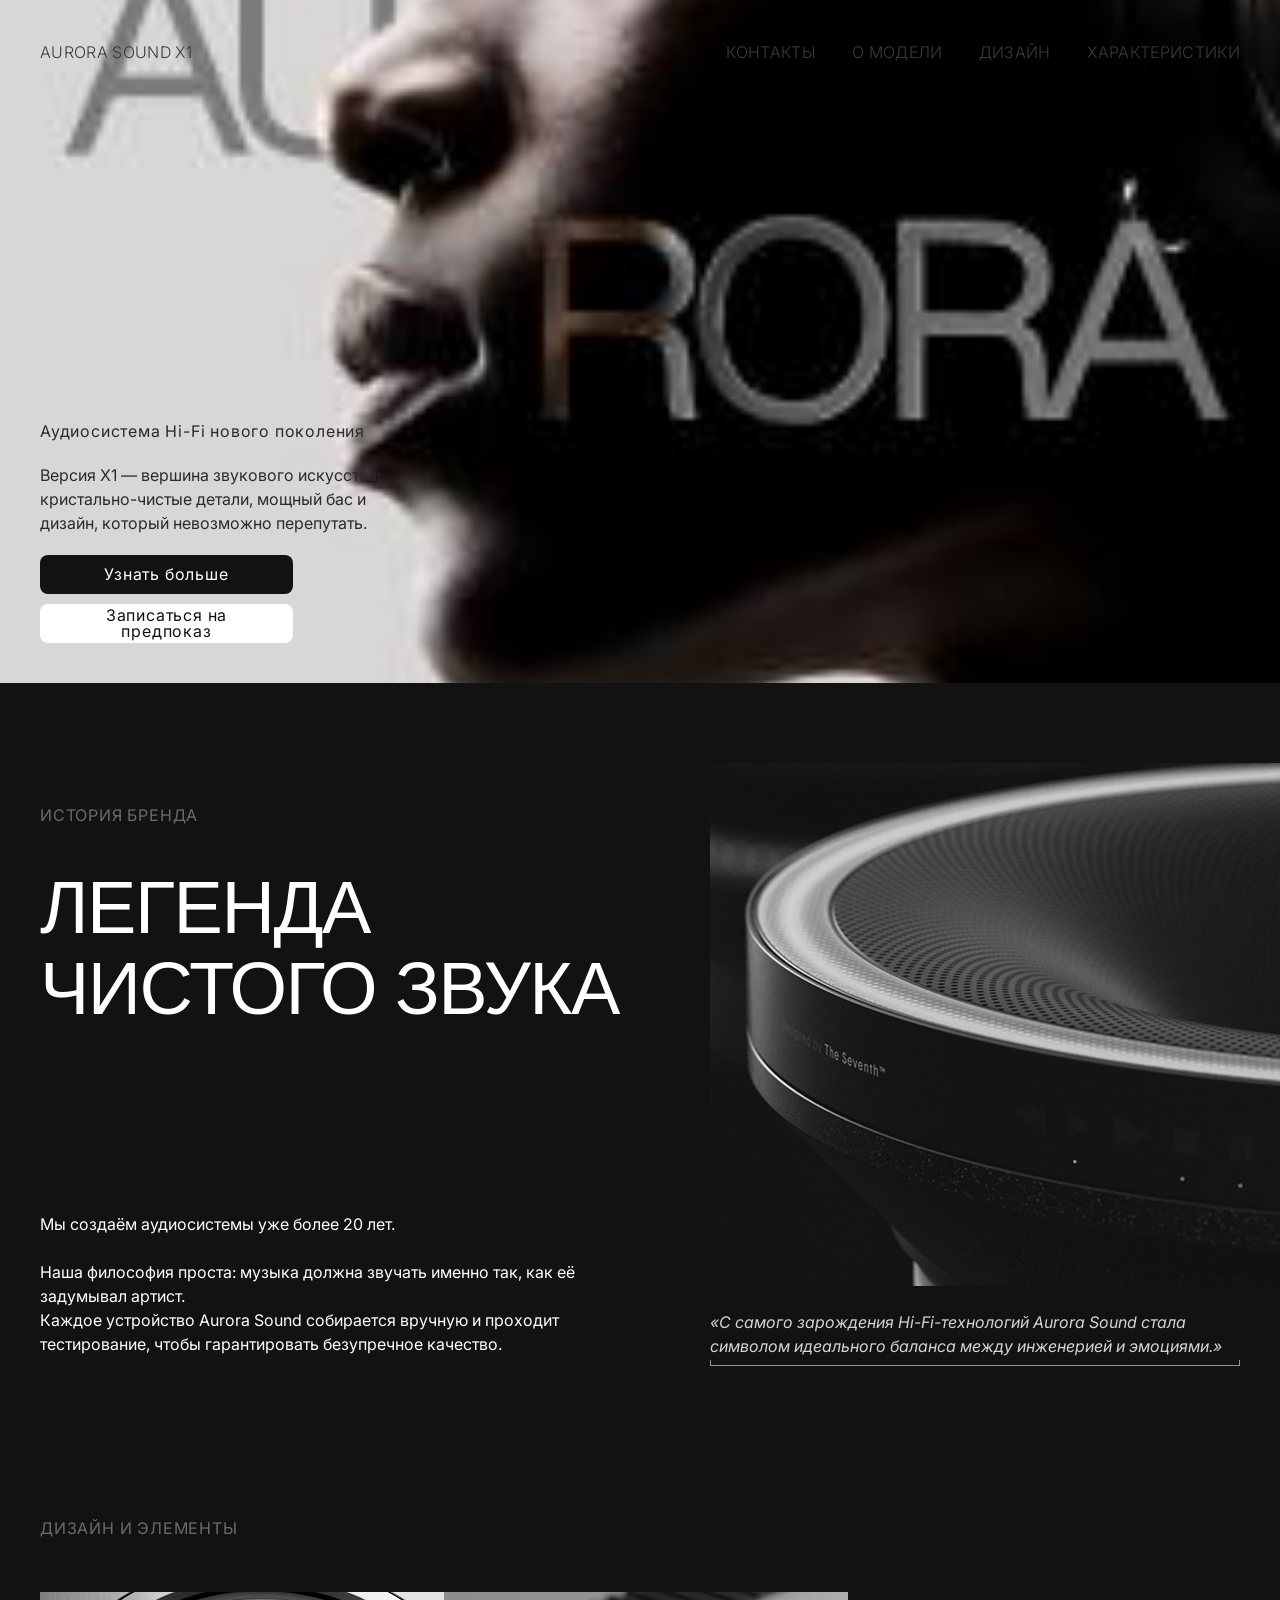
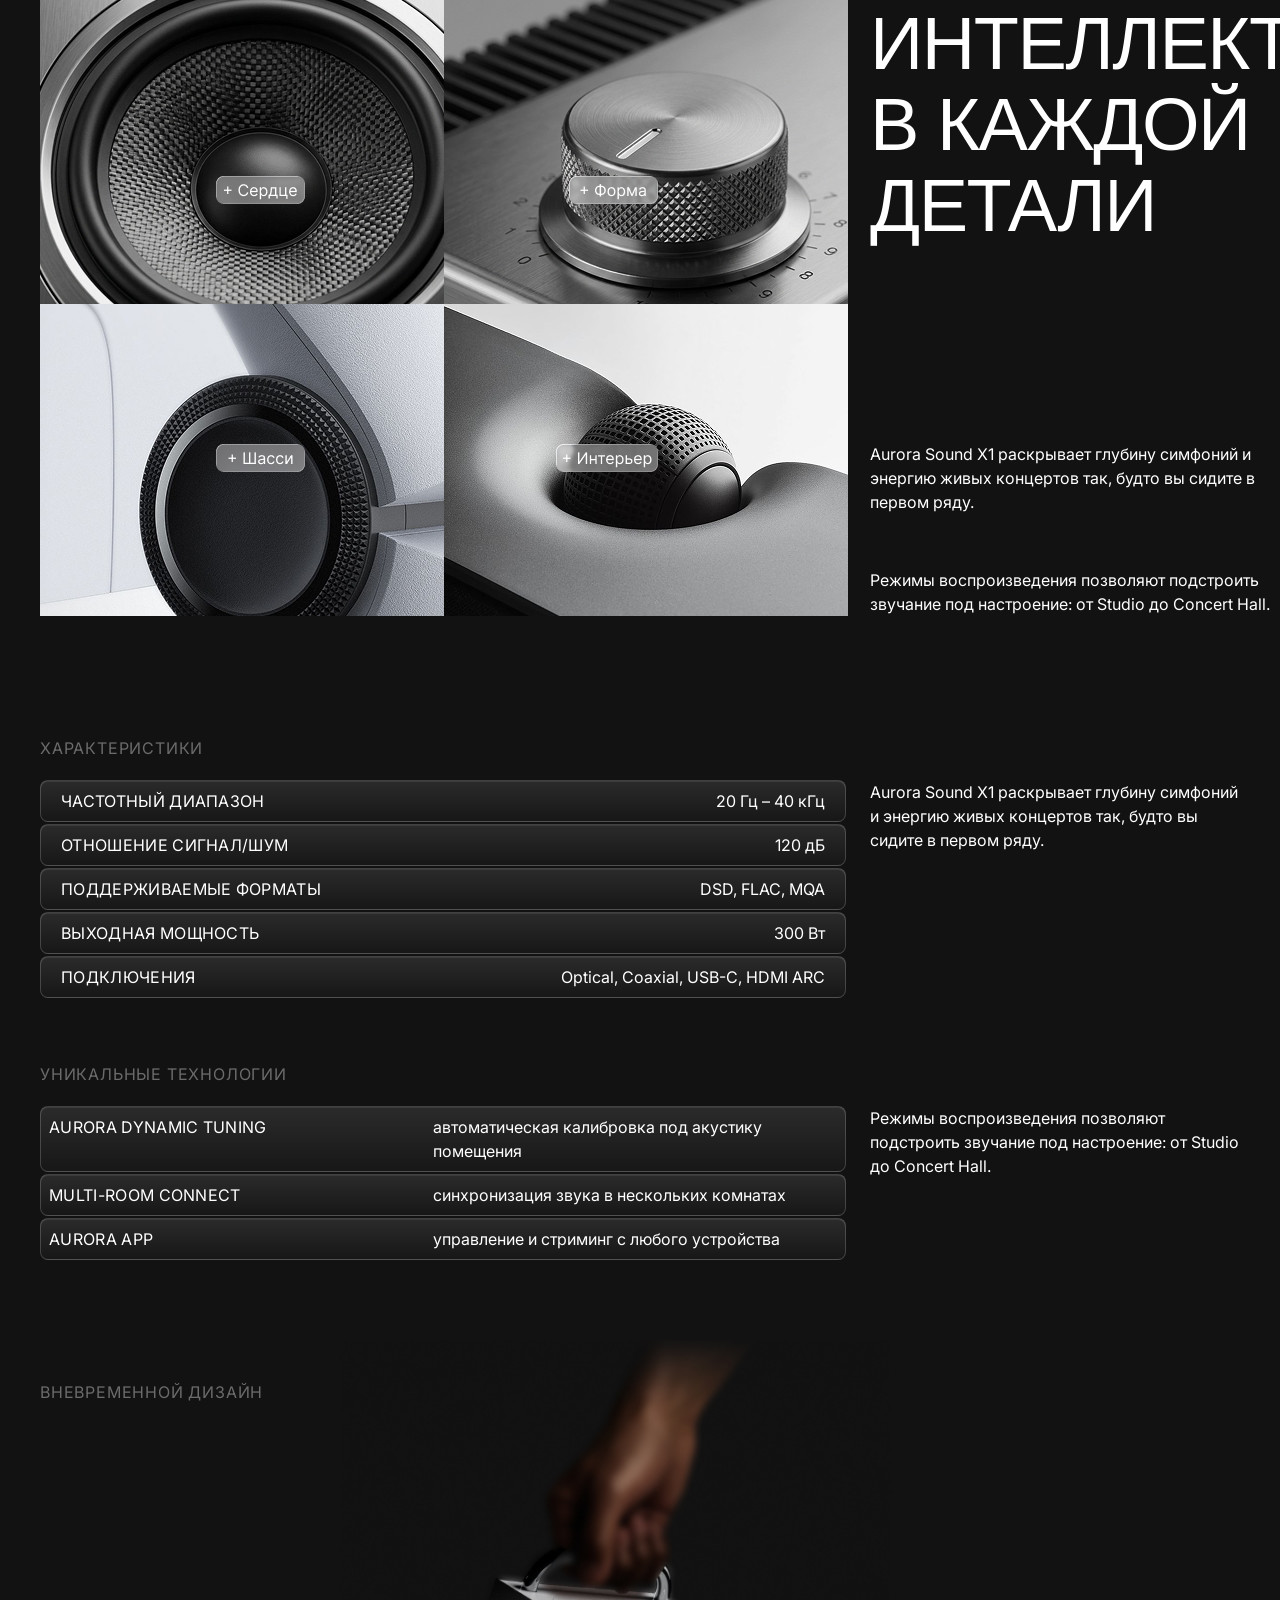
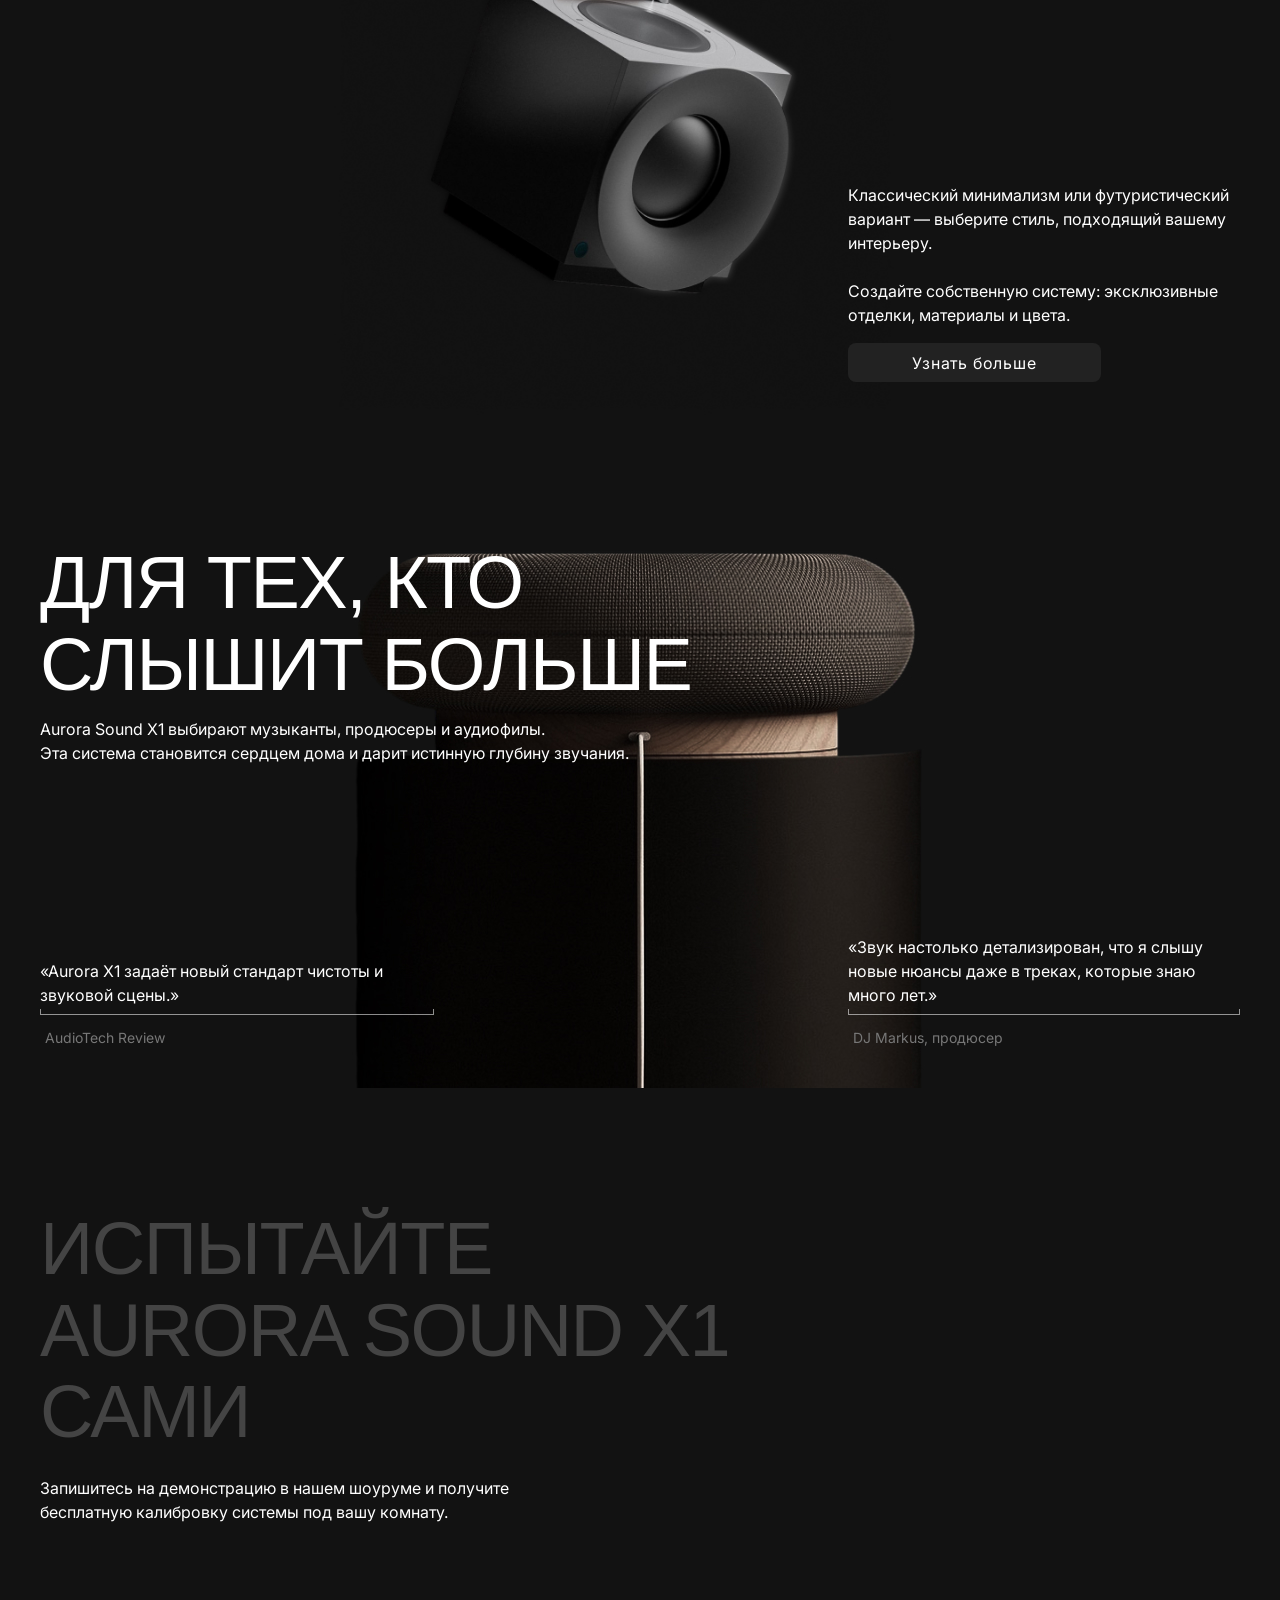
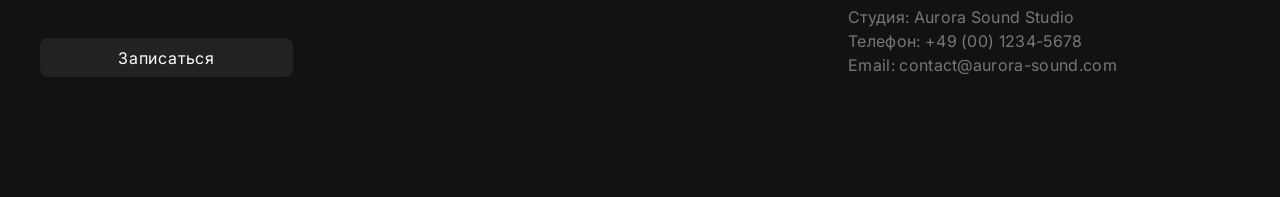
==== commit eb2022c0: "Add files via upload" ====
--- a/index.html
+++ b/index.html
@@ -25,7 +25,10 @@
     </nav>
 
     <!-- В hero.jpg уже есть фон, человек и слово AURORA (слои «AU» / «RORA») -->
-    <img class="hero__bg" src="images/hero.jpg" alt="Человек в наушниках Aurora Sound X1">
+    <picture class="hero__picture">
+      <source media="(max-width: 720px)" srcset="images/hero-mobile.jpg">
+      <img class="hero__bg" src="images/hero.jpg" alt="Человек в наушниках Aurora Sound X1">
+    </picture>
     <h1 class="visually-hidden">Aurora Sound X1</h1>
 
     <div class="hero__info">
--- a/style.css
+++ b/style.css
@@ -127,6 +127,8 @@
 }
 .hero__logo { position: absolute; top: 40px; left: var(--pad-x); z-index: 5; }
 .hero__menu-toggle { display: none; }
+.hero__actions { display: grid; gap: 10px; width: 253px; }
+.hero__actions .btn { width: 100%; }
 .hero__nav {
   position: absolute; top: 40px; right: var(--pad-x); z-index: 5;
   display: flex; gap: 36px;
@@ -310,81 +312,97 @@
 
 /* ============ Телефон ============ */
 @media (max-width: 720px) {
-  :root { --pad-x: 20px; --pad-top: 28px; --gap-section: 64px; }
-  .h2 { font-size: clamp(36px, 9vw, 48px); line-height: 1.04; }
-  .label { font-size: 12px; }
+  :root { --pad-x: 24px; --pad-top: 0px; --gap-section: 44px; }
+  html { scroll-padding-top: 16px; }
+  .h2 { font-size: 22px; line-height: 1.05; letter-spacing: -0.01em; }
+  .label { font-size: 10px; letter-spacing: .08em; }
   .section { padding-left: var(--pad-x); padding-right: var(--pad-x); }
-
-  .hero { height: 100svh; min-height: 620px; max-height: 850px; aspect-ratio: auto; }
-  .hero__bg { object-position: 58% center; }
+  main { padding-bottom: 36px; }
+
+  /* Первый экран повторяет мобильный макет: портретное фото и две кнопки внизу. */
+  .hero { height: 100svh; min-height: 640px; max-height: 900px; aspect-ratio: auto; }
+  .hero__bg { object-position: 50% center; }
   .hero__logo { display: none; }
-  .hero__menu-toggle { position: absolute; z-index: 10; top: 18px; left: 16px; width: 44px; height: 44px; display: flex; flex-direction: column; justify-content: center; gap: 6px; padding: 10px; border: 0; border-radius: 50%; background: rgba(255,255,255,.82); cursor: pointer; }
-  .hero__menu-toggle span { display: block; width: 22px; height: 1px; background: #121212; transition: transform .2s; }
-  .hero__menu-toggle[aria-expanded="true"] span:first-child { transform: translateY(3.5px) rotate(45deg); }
-  .hero__menu-toggle[aria-expanded="true"] span:last-child { transform: translateY(-3.5px) rotate(-45deg); }
-  .hero__nav { top: 70px; left: 16px; right: 16px; display: none; flex-direction: column; gap: 0; padding: 8px 16px; border: 1px solid rgba(0,0,0,.1); border-radius: 14px; background: rgba(248,248,248,.96); backdrop-filter: blur(12px); }
+  .hero__menu-toggle { position: absolute; z-index: 10; top: max(14px, env(safe-area-inset-top)); left: 14px; width: 44px; height: 44px; display: flex; flex-direction: column; justify-content: center; gap: 5px; padding: 10px; border: 0; border-radius: 50%; background: rgba(255,255,255,.82); cursor: pointer; }
+  .hero__menu-toggle span { display: block; width: 22px; height: 1px; background: #222; transition: transform .2s; }
+  .hero__menu-toggle[aria-expanded="true"] span:first-child { transform: translateY(3px) rotate(45deg); }
+  .hero__menu-toggle[aria-expanded="true"] span:last-child { transform: translateY(-3px) rotate(-45deg); }
+  .hero__nav { top: 60px; left: 16px; right: 16px; display: none; flex-direction: column; gap: 0; padding: 7px 16px; border: 1px solid rgba(0,0,0,.1); border-radius: 12px; background: rgba(248,248,248,.96); backdrop-filter: blur(12px); }
   .hero__nav.is-open { display: flex; }
-  .hero__nav a { padding: 13px 0; border-bottom: 1px solid rgba(0,0,0,.1); font-size: 14px; }
+  .hero__nav a { padding: 12px 0; border-bottom: 1px solid rgba(0,0,0,.1); font-size: 13px; }
   .hero__nav a:last-child { border-bottom: 0; }
-  .hero__info { left: var(--pad-x); right: var(--pad-x); bottom: 24px; max-width: 420px; }
+  .hero__info { left: 24px; right: 24px; bottom: max(30px, env(safe-area-inset-bottom)); max-width: none; }
   .hero__lead, .hero__text { display: none; }
-  .hero__actions { display: grid; gap: 10px; max-width: 253px; }
-  .hero__actions .btn { width: 100%; height: 44px; font-size: 13px; }
+  .hero__actions { width: min(100%, 280px); margin: 0 auto; gap: 10px; }
+  .hero__actions .btn { height: 44px; padding: 0 14px; border-radius: 8px; font-size: 13px; letter-spacing: .02em; }
+  .hero__actions .btn--dark { background: #121212; color: #fff; }
   .hero__actions .btn--light { background: #fff; color: #121212; }
 
-  .story { display: flex; flex-direction: column; min-height: 0; gap: 24px; padding-top: 0; }
+  /* История: заголовок и текст, затем фотография и цитата. */
+  .story { display: flex; flex-direction: column; min-height: 0; gap: 16px; margin-top: 34px; padding-top: 0; }
   .story__left { padding: 0; }
-  .story .h2 { margin-top: 24px; }
-  .story__text { margin-top: 20px; padding-bottom: 0; gap: 14px; font-size: 14px; }
-  .story__right { gap: 16px; }
-  .story__right img { aspect-ratio: 4 / 3; }
-  .story__right .quote { font-size: 14px; }
-
-  .design__grid { display: flex; flex-direction: column; gap: 0; margin-top: 24px; }
+  .story .h2 { margin-top: 20px; }
+  .story__text { margin-top: 17px; padding-bottom: 0; gap: 12px; font-size: 11px; line-height: 1.5; }
+  .story__right { gap: 18px; }
+  .story__right img { width: 100%; aspect-ratio: 1.55 / 1; object-fit: cover; }
+  .story__right .quote { margin: 0; font-size: 10px; line-height: 1.5; }
+
+  /* На телефоне сначала идут пояснения к дизайну, затем собранная фотосетка. */
+  .design { margin-top: 38px; }
+  .design__grid { display: flex; flex-direction: column; gap: 0; margin-top: 18px; }
   .design__side { display: contents; }
   .design__side .h2 { order: 0; }
-  .design__text { order: 1; display: grid; gap: 14px; margin: 18px 0 22px; font-size: 14px; }
-  .design__tiles { order: 2; width: 100%; aspect-ratio: 1 / 1; object-fit: cover; }
-
-  .specs { display: grid; gap: 42px; }
-  .specs__block { display: flex; flex-direction: column; gap: 16px; }
-  .specs__main .label { margin-bottom: 14px; }
-  .rows { gap: 8px; }
-  .rows li { display: flex; flex-direction: column; gap: 4px; padding: 12px 14px; font-size: 12px; line-height: 1.4; }
-  .rows li span:first-child { color: #c8c8c8; }
-  .rows li span:last-child { max-width: none; text-align: left; font-size: 15px; overflow-wrap: anywhere; }
-  .rows--tech li { display: flex; gap: 5px; padding: 12px 14px; }
-  .rows--tech li span:first-child { flex: auto; color: #fff; font-size: 13px; }
-  .rows--tech li span:last-child { max-width: none; font-size: 14px; }
-  .specs__note { margin-top: 0; font-size: 14px; }
-
-  .scene { padding-top: 28px; }
-  .scene--timeless { height: auto; min-height: 620px; aspect-ratio: auto; display: flex; flex-direction: column; justify-content: space-between; padding-bottom: 24px; }
-  .scene--timeless .scene__bg { object-position: 50% 44%; }
-  .scene--timeless .scene__box { position: relative; inset: auto; width: auto; margin-top: auto; padding-top: 260px; gap: 14px; font-size: 14px; }
-  .scene--timeless .scene__box .btn { width: min(100%, 253px); margin-top: 2px; }
-  .scene--listen { min-height: 0; padding-bottom: 24px; display: flex; flex-direction: column; justify-content: flex-start; gap: 28px; }
-  .scene--listen .scene__bg { object-position: 50% 20%; }
-  .listen__top .h2 { max-width: 12ch; }
-  .listen__top p { margin-top: 14px; font-size: 14px; }
-  .listen__quotes { display: grid; grid-template-columns: 1fr; gap: 22px; }
-  .review, .review:last-child { width: 100%; font-size: 14px; }
-  .review figcaption { font-size: 12px; }
-
-  .cta { min-height: 0; }
-  .cta__text { margin-top: 16px; max-width: 38rem; font-size: 14px; }
-  .cta__bottom { margin-top: 28px; padding-bottom: 24px; display: flex; flex-direction: column; align-items: flex-start; gap: 24px; }
-  .cta__bottom .btn { width: min(100%, 253px); height: 44px; }
-  .cta__contacts { width: auto; font-size: 14px; overflow-wrap: anywhere; }
-
-  .modal { padding: 12px; }
-  .modal__card { width: 100%; min-height: 0; border-radius: 24px; padding: 20px 14px 24px; }
-  .form, .success { min-height: min(359px, calc(100svh - 100px)); }
-}
-
+  .design__text { order: 1; display: grid; gap: 10px; margin: 14px 0 15px; font-size: 10px; line-height: 1.45; }
+  .design__tiles { order: 2; width: 100%; aspect-ratio: 1.3 / 1; object-fit: cover; border-radius: 4px; }
+
+  /* Характеристики складываются в короткие карточки, значения не прижаты к краю. */
+  .specs { display: grid; gap: 28px; margin-top: 40px; }
+  .specs__block { display: flex; flex-direction: column; gap: 12px; }
+  .specs__main .label { margin-bottom: 12px; }
+  .rows { gap: 5px; }
+  .rows li { display: flex; flex-direction: column; gap: 3px; padding: 9px 11px; font-size: 10px; line-height: 1.35; }
+  .rows li span:first-child { color: #c9c9c9; }
+  .rows li span:last-child { max-width: none; text-align: left; font-size: 12px; overflow-wrap: anywhere; }
+  .rows--tech li { display: flex; gap: 4px; padding: 9px 11px; }
+  .rows--tech li span:first-child { flex: auto; color: #fff; font-size: 10px; }
+  .rows--tech li span:last-child { max-width: none; font-size: 11px; }
+  .specs__note { margin-top: 0; font-size: 11px; line-height: 1.5; }
+
+  /* Фото переносится в поток между заголовком и описанием, поэтому секция не растягивается пустотой. */
+  .scene { padding-top: 0; }
+  .scene--timeless { min-height: 0; height: auto; aspect-ratio: auto; display: flex; flex-direction: column; gap: 0; padding-bottom: 22px; }
+  .scene--timeless > .label { order: 0; }
+  .scene--timeless .scene__bg { position: relative; inset: auto; order: 1; width: 100%; height: auto; max-height: 220px; margin: 12px 0 14px; object-fit: contain; }
+  .scene--timeless .scene__box { position: relative; inset: auto; order: 2; width: auto; margin: 0; padding: 0; gap: 10px; font-size: 10px; line-height: 1.5; }
+  .scene--timeless .scene__box .btn { width: min(100%, 200px); height: 36px; margin: 7px auto 0; font-size: 10px; }
+
+  /* Отзывы идут друг за другом и сохраняют читаемую ширину. */
+  .scene--listen { min-height: 620px; padding-bottom: 22px; display: flex; flex-direction: column; justify-content: space-between; gap: 28px; }
+  .scene--listen { background: #121212; }
+  .scene--listen .scene__bg { display: none; }
+  .listen__top .h2 { max-width: 12ch; font-size: 38px; line-height: 1.02; }
+  .listen__top p { margin-top: 12px; font-size: 11px; line-height: 1.5; }
+  .listen__quotes { display: grid; grid-template-columns: 1fr; gap: 18px; }
+  .review, .review:last-child { width: 100%; font-size: 11px; line-height: 1.45; }
+  .review figcaption { margin-top: 7px; font-size: 10px; }
+
+  .cta { min-height: 0; margin-top: 40px; }
+  .cta .h2 { font-size: clamp(34px, 10vw, 46px); }
+  .cta__text { margin-top: 14px; max-width: 38rem; font-size: 11px; }
+  .cta__bottom { margin-top: 22px; padding-bottom: 22px; display: flex; flex-direction: column; align-items: stretch; gap: 20px; }
+  .cta__bottom .btn { width: min(100%, 220px); height: 38px; margin: 0 auto; font-size: 11px; }
+  .cta__contacts { width: auto; font-size: 11px; overflow-wrap: anywhere; }
+
+  /* Форма остаётся компактной, как в макетах для iPhone. */
+  .modal { padding: 14px; }
+  .modal__card { width: 100%; min-height: 0; border-radius: 18px; padding: 18px 12px 20px; }
+  .form, .success { min-height: min(360px, calc(100svh - 100px)); }
+  .field { padding-top: 14px; }
+  .field input, .field select { height: 42px; font-size: 14px; }
+  .field label { font-size: 10px; }
+}
 @media (max-width: 380px) {
-  :root { --pad-x: 16px; }
-  .hero__info { left: 16px; right: 16px; }
-  .hero__actions { max-width: none; }
-  .rows li { padding: 11px 12px; }
-}+  :root { --pad-x: 20px; }
+  .hero__info { left: 20px; right: 20px; }
+  .rows li { padding: 8px 10px; }
+}
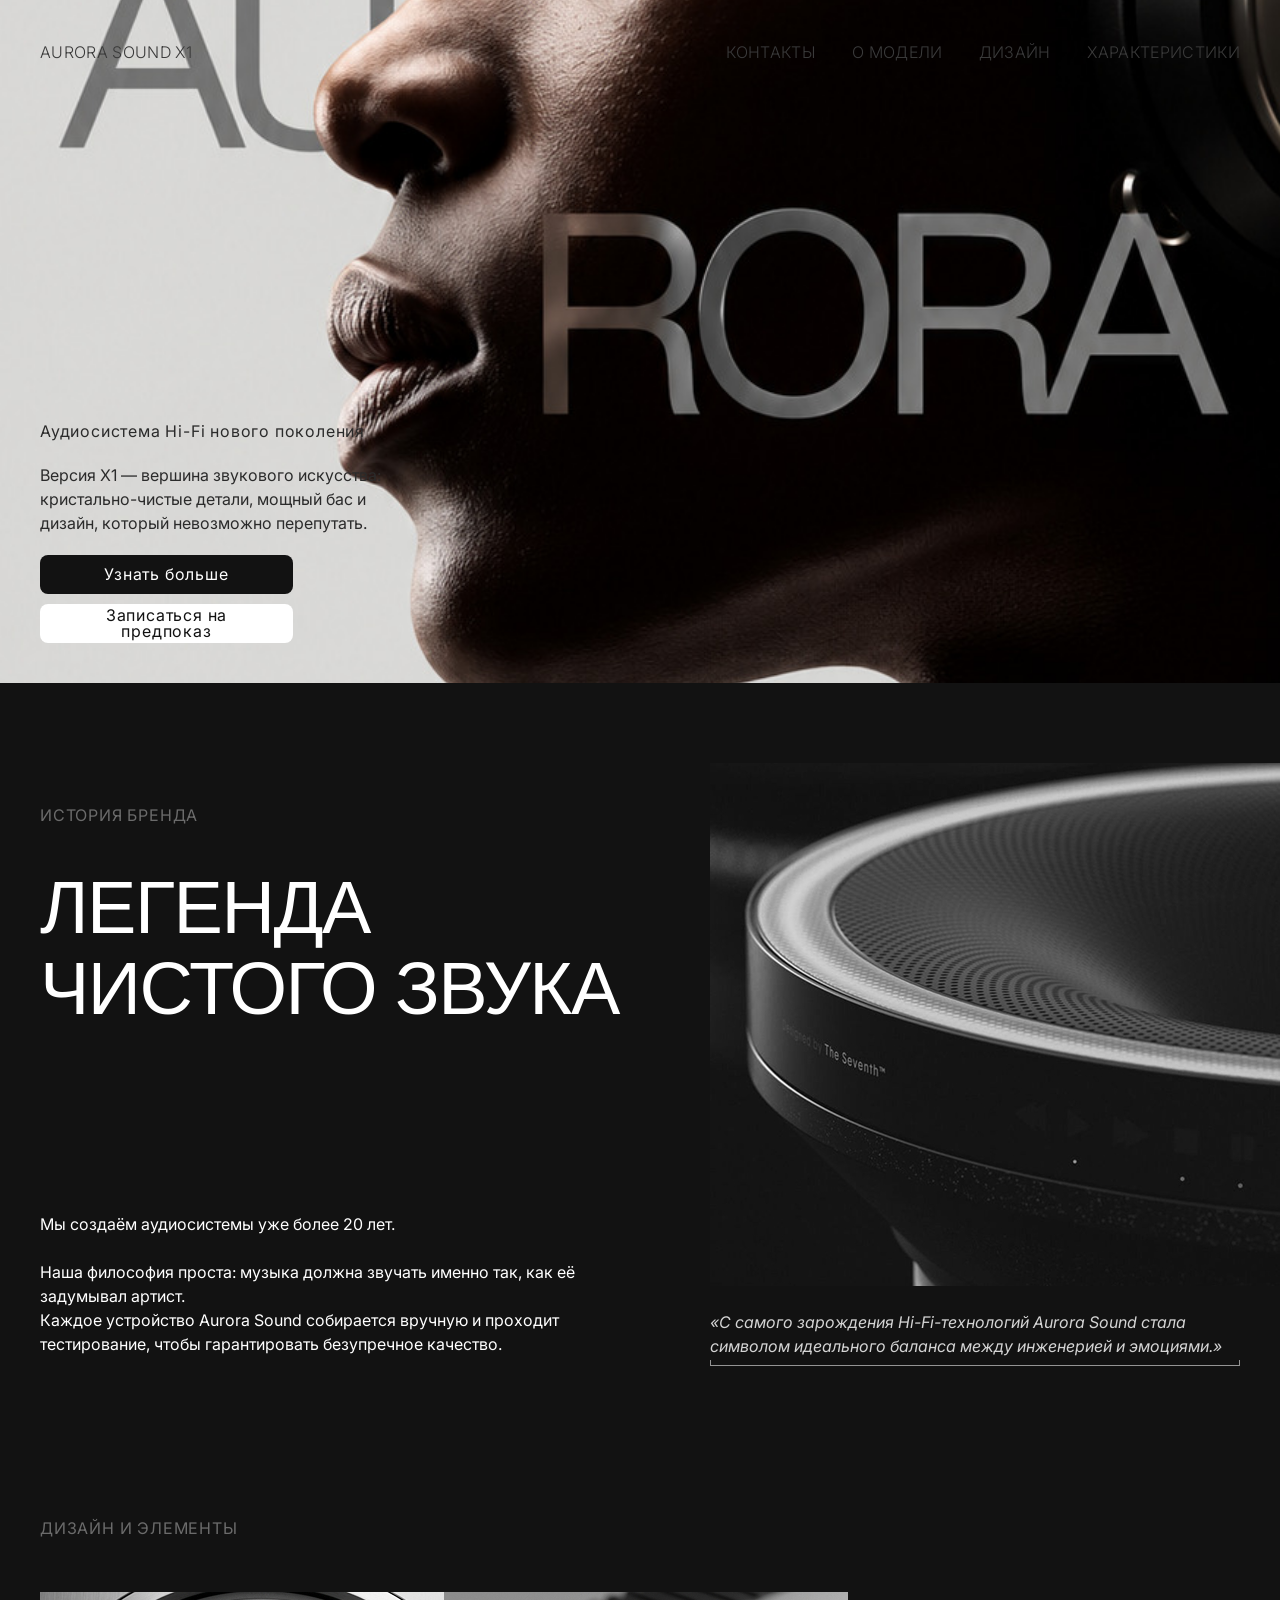
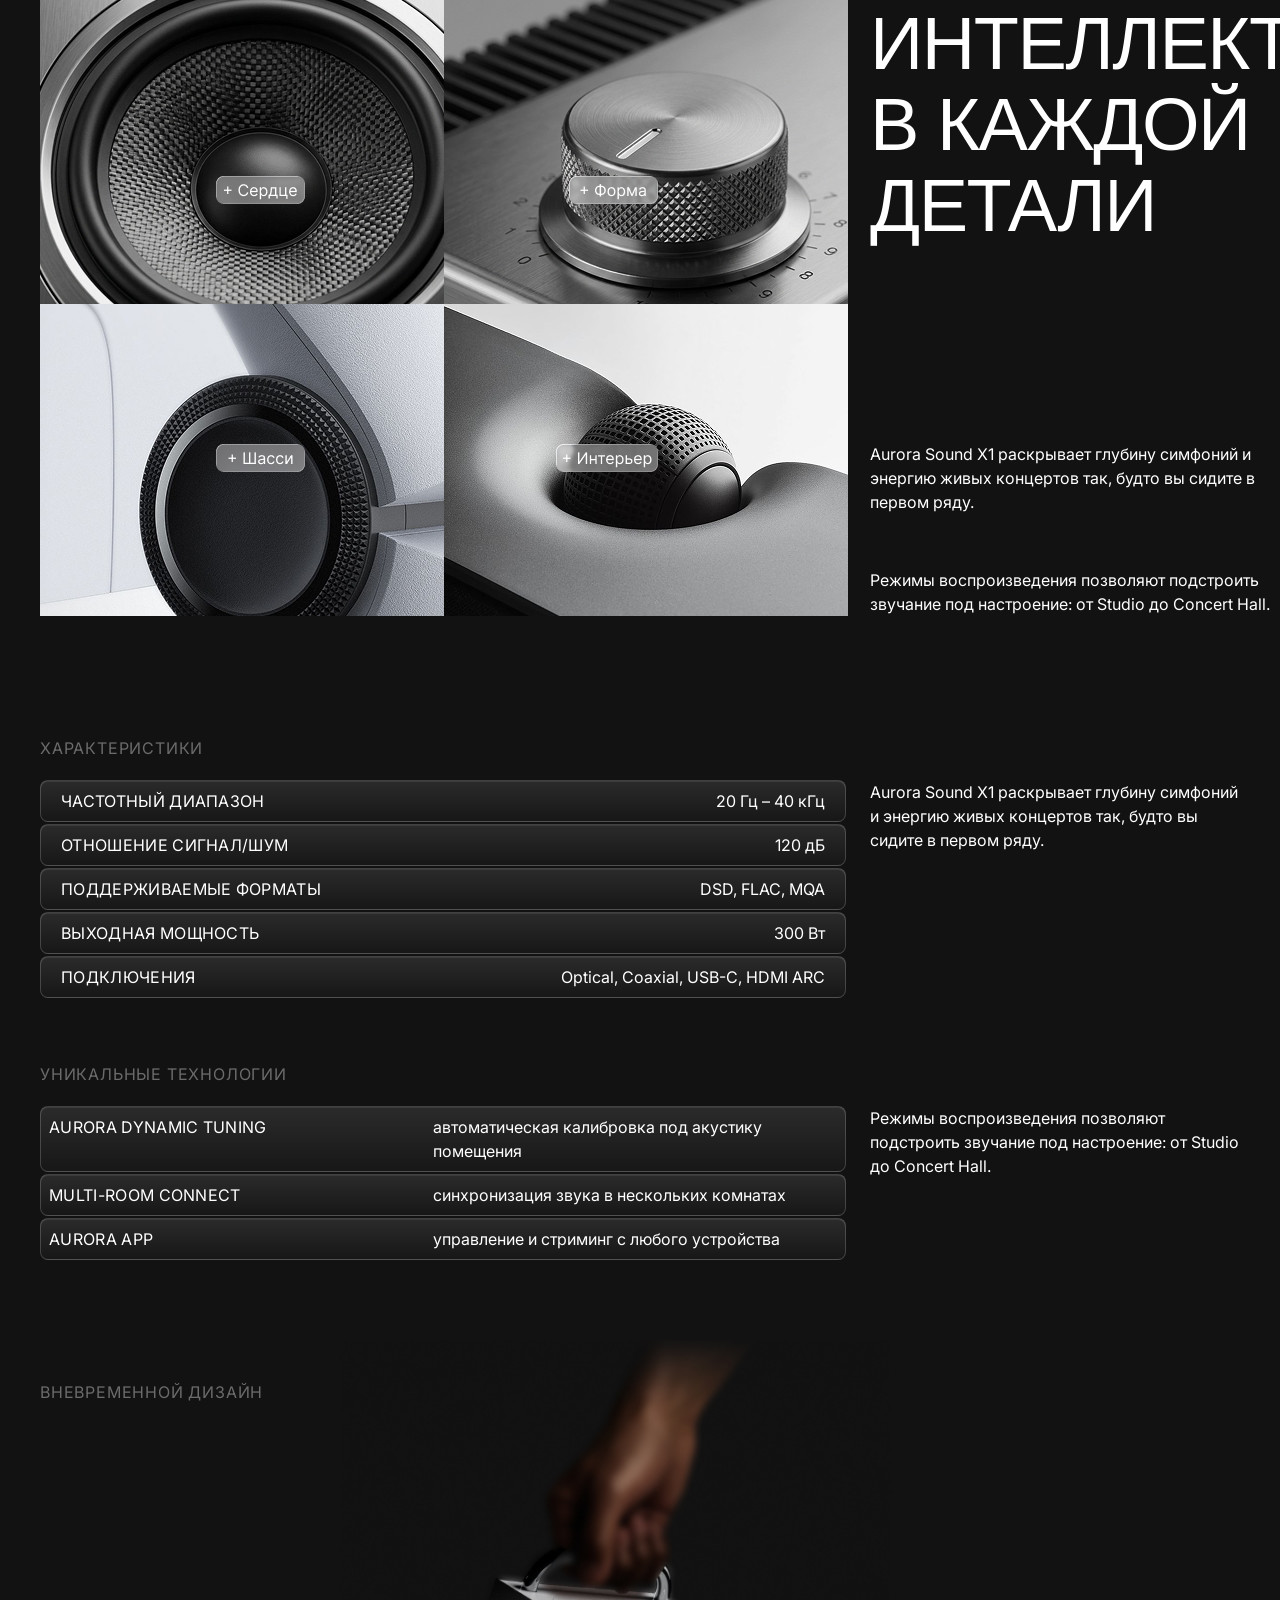
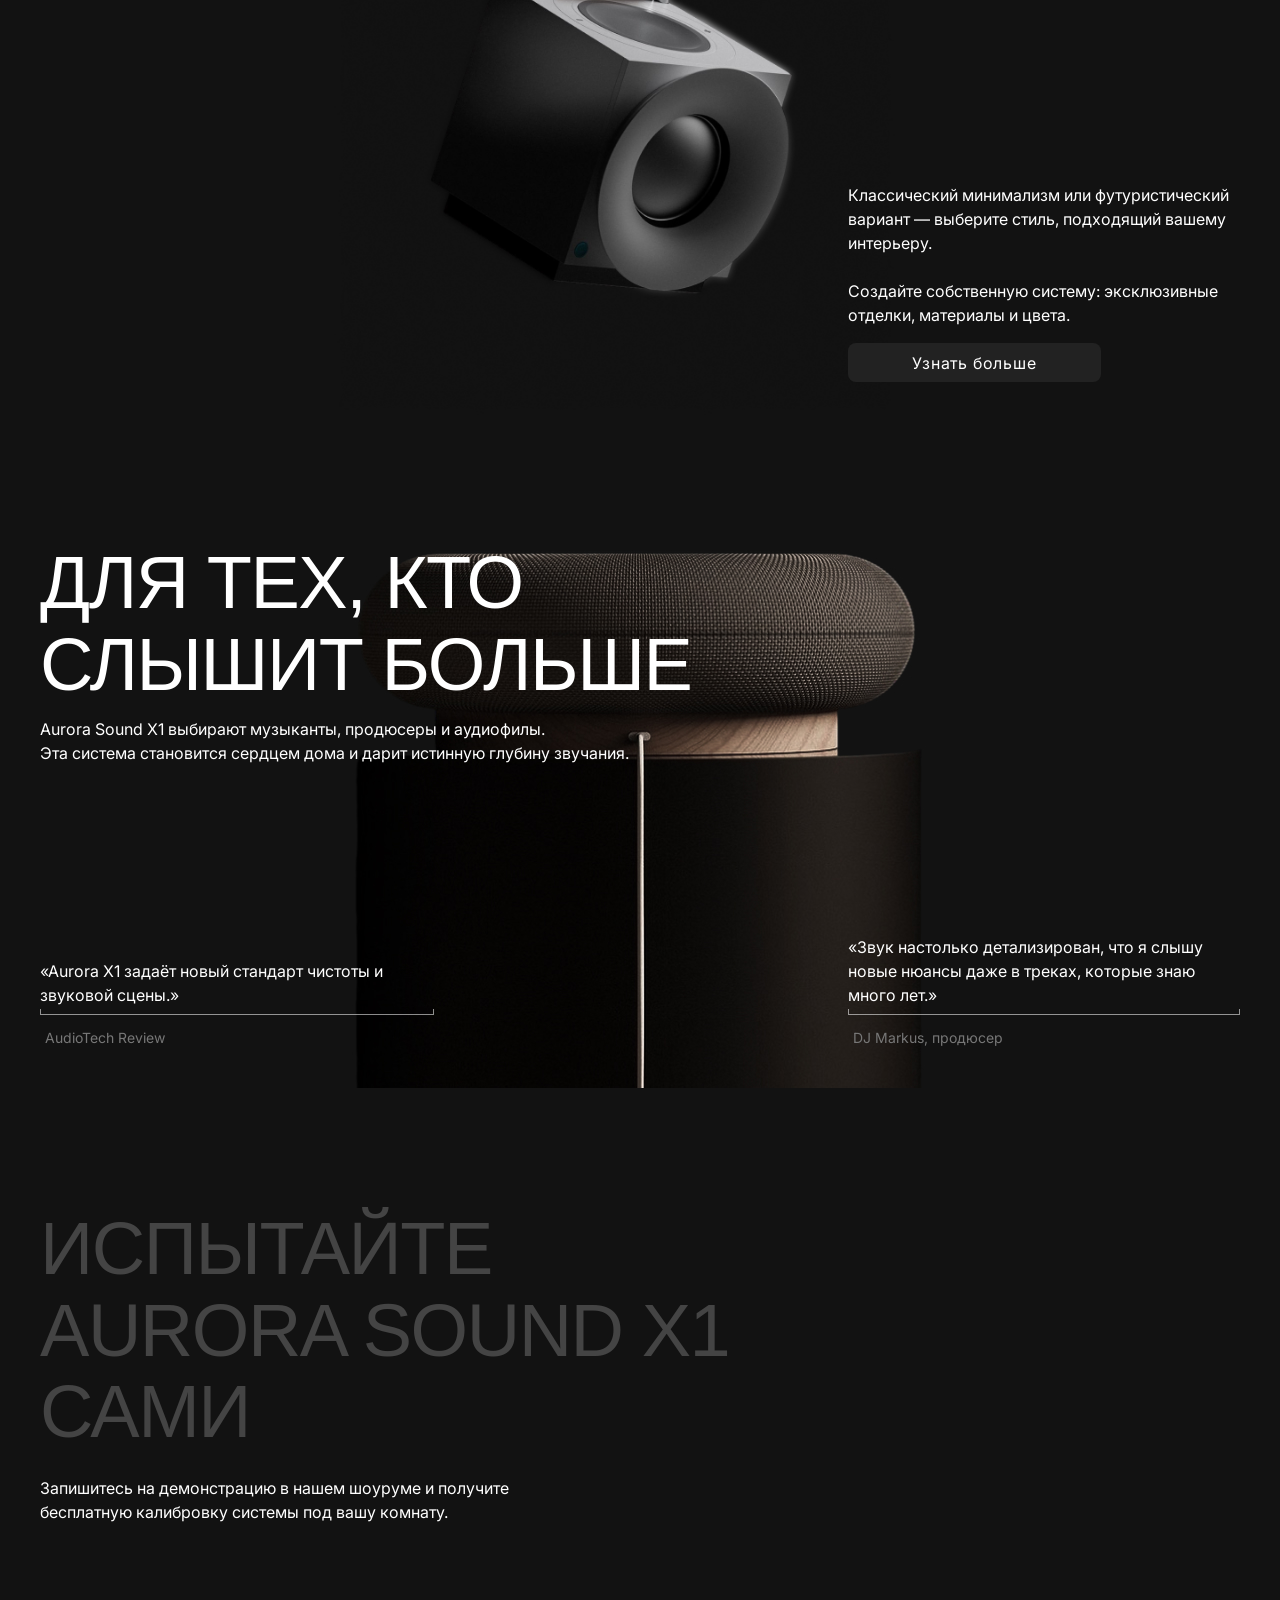
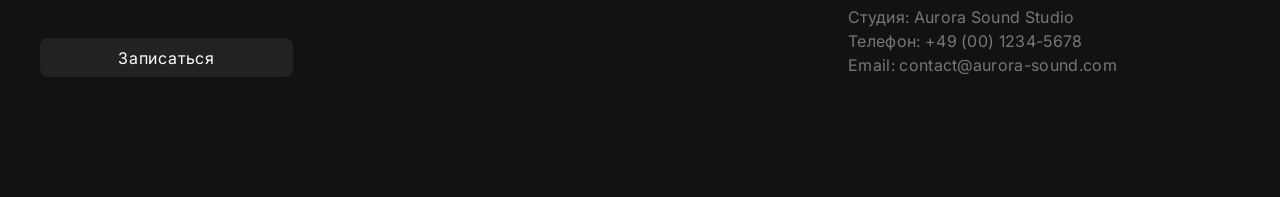
==== commit b77ec6a5: "Add files via upload" ====
--- a/index.html
+++ b/index.html
@@ -4,19 +4,19 @@
   <meta charset="UTF-8">
   <meta name="viewport" content="width=device-width, initial-scale=1">
   <title>Aurora Sound X1</title>
-  <meta name="description" content="Аудиосистема Hi-Fi нового поколения Aurora Sound X1.">
+  <meta name="description" content="Аудиосистема Hi-Fi нового поколения Aurora Sound X1.">
   <link rel="icon" type="image/svg+xml" href="favicon.svg">
   <link rel="preconnect" href="https://fonts.googleapis.com">
   <link rel="preconnect" href="https://fonts.gstatic.com" crossorigin>
   <link href="https://fonts.googleapis.com/css2?family=Inter:wght@300;400;500&display=swap" rel="stylesheet">
-  <link rel="stylesheet" href="style.css">
+  <link rel="stylesheet" href="style.css?v=20261020-mobile-fix">
 </head>
 <body>
 
   <!-- 1. HERO -->
   <header class="hero" id="top">
     <a class="hero__logo" href="#top">AURORA SOUND X1</a>
-    <button class="hero__menu-toggle" type="button" aria-label="Открыть меню" aria-expanded="false" aria-controls="primary-nav"><span></span><span></span></button>
+    <button class="hero__menu-toggle" type="button" aria-label="Открыть меню" aria-expanded="false" aria-controls="primary-nav"><span></span><span></span></button>
     <nav class="hero__nav" id="primary-nav" aria-label="Основная навигация">
       <a href="#contacts">Контакты</a>
       <a href="#model">О модели</a>
@@ -25,18 +25,18 @@
     </nav>
 
     <!-- В hero.jpg уже есть фон, человек и слово AURORA (слои «AU» / «RORA») -->
-    <picture class="hero__picture">
-      <source media="(max-width: 720px)" srcset="images/hero-mobile.jpg">
-      <img class="hero__bg" src="images/hero.jpg" alt="Человек в наушниках Aurora Sound X1">
+    <picture class="hero__picture">
+      <source media="(max-width: 720px)" srcset="images/hero-mobile.jpg">
+      <img class="hero__bg" src="images/hero.jpg" alt="Человек в наушниках Aurora Sound X1">
     </picture>
     <h1 class="visually-hidden">Aurora Sound X1</h1>
 
     <div class="hero__info">
       <p class="hero__lead">Аудиосистема Hi-Fi нового поколения</p>
       <p class="hero__text">Версия X1 — вершина звукового искусства: кристально-чистые детали, мощный бас и дизайн, который невозможно перепутать.</p>
-      <div class="hero__actions">
-        <a class="btn btn--dark" href="#model">Узнать больше</a>
-        <button class="btn btn--light" type="button" data-open-modal>Записаться на предпоказ</button>
+      <div class="hero__actions">
+        <a class="btn btn--dark" href="#model">Узнать больше</a>
+        <button class="btn btn--light" type="button" data-open-modal>Записаться на предпоказ</button>
       </div>
     </div>
   </header>
--- a/style.css
+++ b/style.css
@@ -1,408 +1,409 @@
-/* ============ Шрифты ============
-   Neue Haas Grotesk Display Pro — коммерческий шрифт. Положите файлы в /fonts
-   (имена можно поменять в src ниже). Пока файлов нет, подставится Helvetica Neue / Arial. */
-@font-face {
-  font-family: "Neue Haas Grotesk Display Pro";
-  src: local("Neue Haas Grotesk Display Pro 55 Roman"),
-       local("NeueHaasGroteskDisplayPro-55Roman"),
-       url("fonts/NeueHaasGroteskDisplayPro-55Roman.woff2") format("woff2"),
-       url("fonts/NeueHaasGroteskDisplayPro-55Roman.woff") format("woff");
-  font-weight: 400;
-  font-style: normal;
-  font-display: swap;
-}
-
-/* ============ Переменные ============ */
-:root {
-  --bg: #121212;
-  --text: #ffffff;
-  --muted: #6b6b6b;
-  --panel: #222222;
-  --accent-red: #d0202f;
-
-  --pad-x: 40px;        /* отступы по бокам */
-  --pad-top: 40px;      /* от потолка секции до заголовка */
-  --gap-section: 80px;  /* между секциями */
-
-  --font-head: "Neue Haas Grotesk Display Pro", "Neue Haas Grotesk Display", "Helvetica Neue", Helvetica, Arial, sans-serif;
-  --font-body: "Inter", system-ui, -apple-system, "Segoe UI", Arial, sans-serif;
-}
-
-/* ============ База ============ */
-*, *::before, *::after { box-sizing: border-box; }
-html { scroll-behavior: smooth; }
-body {
-  margin: 0;
-  background: var(--bg);
-  color: var(--text);
-  font-family: var(--font-body);
-  font-size: 16px;
-  line-height: 1.5;
-  -webkit-font-smoothing: antialiased;
-}
-img { display: block; max-width: 100%; }
-a { color: inherit; text-decoration: none; }
-p { margin: 0; }
-figure, blockquote { margin: 0; }
-address { font-style: normal; }
-ul { list-style: none; margin: 0; padding: 0; }
-.visually-hidden {
-  position: absolute; width: 1px; height: 1px; margin: -1px; padding: 0;
-  overflow: hidden; clip: rect(0 0 0 0); white-space: nowrap; border: 0;
-}
-
-.h2 {
-  margin: 0;
-  font-family: var(--font-head);
-  font-weight: 400;
-  font-size: 74px;
-  line-height: 1.1;
-  letter-spacing: -0.02em;
-  text-transform: uppercase;
-}
-.h2--muted { color: #444; }
-
-.label {
-  margin: 0;
-  font-size: 16px;
-  letter-spacing: 0.05em;
-  text-transform: uppercase;
-  color: var(--muted);
-}
-
-.section {
-  position: relative;
-  padding: var(--pad-top) var(--pad-x) 0;
-  margin-top: var(--gap-section);
-}
-main { padding-bottom: var(--gap-section); }
-
-/* ============ Кнопки (состояния из UI-кита) ============ */
-.btn {
-  display: inline-flex;
-  align-items: center;
-  justify-content: center;
-  height: 39px;
-  padding: 0 24px;
-  border: 2px solid transparent;
-  border-radius: 8px;
-  font: 400 16px/1 var(--font-body);
-  letter-spacing: 0.05em;
-  cursor: pointer;
-  transition: background-color .2s, border-color .2s, color .2s;
-}
-.btn--dark  { width: 253px; background: #121212; color: #fff; }
-.btn--panel { width: 253px; background: #222;    color: #fff; }
-.btn--dark:hover, .btn--panel:hover { border-color: #fff; }
-.btn--dark:active, .btn--panel:active,
-.btn--dark:disabled, .btn--panel:disabled { background: #777; border-color: transparent; }
-
-.btn--light { min-width: 142px; background: #fff; color: #121212; }
-.btn--light:hover { background: #b0b0b0; }
-.btn--light:active, .btn--light:disabled { background: #777; color: #fff; }
-.btn:disabled { cursor: not-allowed; }
-.btn:focus-visible { outline: 2px solid #fff; outline-offset: 2px; }
-.hero .btn:focus-visible { outline-color: #121212; }
-
-/* ============ 1. Hero ============ */
-.hero {
-  position: relative;
-  aspect-ratio: 1440 / 768;
-  min-height: 560px;
-  background: #d9d8d6;
-  color: #121212;
-  overflow: hidden;
-}
-.hero__bg {
-  position: absolute; inset: 0; z-index: 0;
-  width: 100%; height: 100%;
-  object-fit: cover; object-position: 50% 50%;
-}
-.hero__logo, .hero__nav a {
-  font-weight: 300;
-  font-size: 16px;
-  letter-spacing: 0.02em;
-  text-transform: uppercase;
-  color: #3a3a3a;
-}
-.hero__logo { position: absolute; top: 40px; left: var(--pad-x); z-index: 5; }
-.hero__menu-toggle { display: none; }
-.hero__actions { display: grid; gap: 10px; width: 253px; }
-.hero__actions .btn { width: 100%; }
-.hero__nav {
-  position: absolute; top: 40px; right: var(--pad-x); z-index: 5;
-  display: flex; gap: 36px;
-}
-.hero__nav a:hover { color: #000; }
-
-
-.hero__info {
-  position: absolute; z-index: 5;
-  left: var(--pad-x); bottom: var(--pad-x);
-  max-width: 360px;
-}
-.hero__lead { letter-spacing: 0.05em; color: #2b2b2b; }
-.hero__text { margin: 20px 0 20px; color: #2b2b2b; }
-
-/* ============ 2. История бренда ============ */
-.story {
-  display: grid;
-  grid-template-columns: 1fr 570px;
-  column-gap: 24px;
-  min-height: 633px;
-  padding-top: 0;
-  padding-right: 0;           /* фото уходит к правому краю, как в макете */
-}
-.story__left { padding-top: var(--pad-top); display: flex; flex-direction: column; }
-.story .h2 { margin-top: 40px; }
-.story__text { margin-top: auto; max-width: 540px; padding-bottom: 40px; display: grid; gap: 24px; }
-.story__right { display: flex; flex-direction: column; gap: 24px; }
-.story__right img { width: 100%; height: auto; aspect-ratio: 570 / 523; object-fit: cover; }
-.story__right .quote { margin-right: var(--pad-x); }
-
-/* цитаты со скобками-уголками снизу */
-.quote { position: relative; padding-bottom: 8px; }
-.quote::after {
-  content: "";
-  position: absolute; left: 0; right: 0; bottom: 0;
-  height: 6px;
-  border: 1px solid rgba(255,255,255,.55);
-  border-top: 0;
-}
-.quote--italic { font-style: italic; color: #d4d4d4; }
-
-/* ============ 3. Дизайн и элементы ============ */
-.design__grid {
-  display: grid;
-  grid-template-columns: 808px 1fr;
-  column-gap: 22px;
-  margin-top: 52px;
-}
-.design__tiles { width: 100%; height: auto; aspect-ratio: 808 / 624; object-fit: cover; }
-.design__side { display: flex; flex-direction: column; justify-content: space-between; padding-top: 11px; }
-.design__text { display: grid; gap: 54px; max-width: 520px; }
-
-/* ============ 4. Характеристики ============ */
-.specs { display: grid; gap: 64px; }
-.specs__block {
-  display: grid;
-  grid-template-columns: 806px 1fr;
-  column-gap: 24px;
-  align-items: start;
-}
-.specs__main .label { margin-bottom: 20px; }
-.specs__note { max-width: 390px; margin-top: 44px; }
-.rows { display: grid; gap: 2px; }
-.rows li {
-  display: flex; justify-content: space-between; gap: 24px;
-  padding: 8px 20px;
-  border: 1px solid rgba(255,255,255,.18);
-  border-radius: 8px;
-  background: linear-gradient(180deg, #2b2b2b 0%, #171717 100%);
-  box-shadow: inset 0 1px 0 rgba(255,255,255,.08);
-  text-transform: uppercase;
-  letter-spacing: 0.02em;
-}
-.rows li span:last-child { text-transform: none; letter-spacing: 0; text-align: right; }
-.rows--tech li { padding-left: 8px; padding-right: 8px; }
-.rows--tech li span:first-child { flex: 0 0 360px; }
-.rows--tech li span:last-child { flex: 1; text-align: left; }
-
-/* ============ 5–6. Сцены с фоновой картинкой ============ */
-.scene { overflow: hidden; }
-.scene__bg {
-  position: absolute; inset: 0; z-index: 0;
-  width: 100%; height: 100%;
-  object-fit: cover;
-}
-.scene > *:not(.scene__bg) { position: relative; z-index: 1; }
-
-.scene--timeless { aspect-ratio: 1440 / 768; min-height: 560px; }
-.scene--timeless .scene__box {
-  position: absolute; right: var(--pad-x); bottom: var(--pad-x);
-  width: 392px; display: grid; gap: 24px;
-}
-.scene--timeless .scene__box .btn { width: 253px; margin-top: -8px; }
-
-.scene--listen { min-height: 586px; display: flex; flex-direction: column; justify-content: space-between; padding-bottom: 40px; }
-.listen__top p { margin-top: 12px; }
-.listen__quotes { display: flex; justify-content: space-between; align-items: flex-end; gap: 24px; }
-.review { width: 394px; }
-.review:last-child { width: 392px; }
-.review figcaption { margin-top: 12px; padding-left: 5px; font-size: 14px; color: #777; }
-
-/* ============ 7. Запись ============ */
-.cta { min-height: 549px; display: flex; flex-direction: column; }
-.cta__text { margin-top: 24px; max-width: 520px; }
-.cta__bottom {
-  margin-top: auto;
-  padding-bottom: 40px;
-  display: flex; justify-content: space-between; align-items: flex-end; gap: 24px;
-}
-.cta__contacts { width: 392px; margin-right: 0; color: #777; letter-spacing: 0.02em; }
-.cta__contacts a:hover { color: #fff; }
-
-/* ============ Модальное окно ============ */
-.modal {
-  position: fixed; inset: 0; z-index: 100;
-  display: grid; place-items: center;
-  padding: 20px;
-  background: rgba(0,0,0,.65);
-}
-.modal[hidden] { display: none; }
-.modal__card {
-  width: min(535px, 100%);
-  min-height: 411px;
-  background: var(--panel);
-  border-radius: 40px;
-  padding: 24px 12px 28px;
-  color: #fff;
-}
-.form { display: flex; flex-direction: column; min-height: 359px; }
-.form[hidden] { display: none; }
-.field { padding-top: 18px; }
-.field label { display: block; font-size: 11px; line-height: 1.2; letter-spacing: 0.03em; color: #8a8a8a; padding-left: 8px; }
-.req { color: var(--accent-red); }
-.field input, .field select {
-  display: block; width: 100%; height: 48px;
-  padding: 0 8px;
-  background: transparent; color: #fff;
-  border: 0; border-bottom: 1px solid #666; border-radius: 0;
-  font: 400 16px/1 var(--font-body);
-  outline: none;
-  transition: border-color .2s;
-}
-.field input:focus, .field select:focus { border-bottom-color: #fff; }
-.field input.is-invalid { border-bottom-color: var(--accent-red); }
-.field--select { margin-top: 12px; padding-top: 0; }
-.field select {
-  font-size: 12px; color: #8a8a8a; cursor: pointer;
-  -webkit-appearance: none; appearance: none;
-  background: url("data:image/svg+xml;utf8,<svg xmlns='http://www.w3.org/2000/svg' width='16' height='9' viewBox='0 0 16 9' fill='none' stroke='%23aaa' stroke-width='1'><path d='M1 1l7 7 7-7'/></svg>") no-repeat right 8px center;
-}
-.field select.has-value { color: #fff; }
-.field select option { color: #121212; }
-.form .btn--light { align-self: center; margin-top: auto; }
-
-.success {
-  min-height: 359px;
-  display: flex; flex-direction: column; align-items: center; text-align: center;
-}
-.success[hidden] { display: none; }
-.success__body { flex: 1; display: flex; flex-direction: column; justify-content: center; gap: 16px; padding-top: 16px; }
-.success__title { margin: 0; font: 400 16px/1.2 var(--font-body); letter-spacing: 0.03em; }
-.success__body p { font-size: 12px; line-height: 1.6; color: #b5b5b5; }
-.success__note {
-  align-self: stretch;
-  padding: 0 8px 12px;
-  border-bottom: 1px solid #666;
-  font-size: 11px; font-style: italic; color: #8a8a8a;
-}
-.success .btn { margin-top: 36px; }
-/* ============ Планшет ============ */
-@media (max-width: 1100px) {
-  .story { grid-template-columns: minmax(0, 1fr) minmax(0, 1fr); gap: 24px; padding-right: var(--pad-x); }
-  .story__left { padding-bottom: 0; }
-  .story__text { margin-top: 32px; }
-  .story__right .quote { margin-right: 0; }
-  .design__grid { grid-template-columns: minmax(0, 1.2fr) minmax(0, 1fr); }
-  .specs__block { grid-template-columns: minmax(0, 1.4fr) minmax(0, 1fr); }
-  .rows--tech li span:first-child { flex: 0 0 45%; }
-}
-
-/* ============ Телефон ============ */
-@media (max-width: 720px) {
-  :root { --pad-x: 24px; --pad-top: 0px; --gap-section: 44px; }
-  html { scroll-padding-top: 16px; }
-  .h2 { font-size: 22px; line-height: 1.05; letter-spacing: -0.01em; }
-  .label { font-size: 10px; letter-spacing: .08em; }
-  .section { padding-left: var(--pad-x); padding-right: var(--pad-x); }
-  main { padding-bottom: 36px; }
-
-  /* Первый экран повторяет мобильный макет: портретное фото и две кнопки внизу. */
-  .hero { height: 100svh; min-height: 640px; max-height: 900px; aspect-ratio: auto; }
-  .hero__bg { object-position: 50% center; }
-  .hero__logo { display: none; }
-  .hero__menu-toggle { position: absolute; z-index: 10; top: max(14px, env(safe-area-inset-top)); left: 14px; width: 44px; height: 44px; display: flex; flex-direction: column; justify-content: center; gap: 5px; padding: 10px; border: 0; border-radius: 50%; background: rgba(255,255,255,.82); cursor: pointer; }
-  .hero__menu-toggle span { display: block; width: 22px; height: 1px; background: #222; transition: transform .2s; }
-  .hero__menu-toggle[aria-expanded="true"] span:first-child { transform: translateY(3px) rotate(45deg); }
-  .hero__menu-toggle[aria-expanded="true"] span:last-child { transform: translateY(-3px) rotate(-45deg); }
-  .hero__nav { top: 60px; left: 16px; right: 16px; display: none; flex-direction: column; gap: 0; padding: 7px 16px; border: 1px solid rgba(0,0,0,.1); border-radius: 12px; background: rgba(248,248,248,.96); backdrop-filter: blur(12px); }
-  .hero__nav.is-open { display: flex; }
-  .hero__nav a { padding: 12px 0; border-bottom: 1px solid rgba(0,0,0,.1); font-size: 13px; }
-  .hero__nav a:last-child { border-bottom: 0; }
-  .hero__info { left: 24px; right: 24px; bottom: max(30px, env(safe-area-inset-bottom)); max-width: none; }
-  .hero__lead, .hero__text { display: none; }
-  .hero__actions { width: min(100%, 280px); margin: 0 auto; gap: 10px; }
-  .hero__actions .btn { height: 44px; padding: 0 14px; border-radius: 8px; font-size: 13px; letter-spacing: .02em; }
-  .hero__actions .btn--dark { background: #121212; color: #fff; }
-  .hero__actions .btn--light { background: #fff; color: #121212; }
-
-  /* История: заголовок и текст, затем фотография и цитата. */
-  .story { display: flex; flex-direction: column; min-height: 0; gap: 16px; margin-top: 34px; padding-top: 0; }
-  .story__left { padding: 0; }
-  .story .h2 { margin-top: 20px; }
-  .story__text { margin-top: 17px; padding-bottom: 0; gap: 12px; font-size: 11px; line-height: 1.5; }
-  .story__right { gap: 18px; }
-  .story__right img { width: 100%; aspect-ratio: 1.55 / 1; object-fit: cover; }
-  .story__right .quote { margin: 0; font-size: 10px; line-height: 1.5; }
-
-  /* На телефоне сначала идут пояснения к дизайну, затем собранная фотосетка. */
-  .design { margin-top: 38px; }
-  .design__grid { display: flex; flex-direction: column; gap: 0; margin-top: 18px; }
-  .design__side { display: contents; }
-  .design__side .h2 { order: 0; }
-  .design__text { order: 1; display: grid; gap: 10px; margin: 14px 0 15px; font-size: 10px; line-height: 1.45; }
-  .design__tiles { order: 2; width: 100%; aspect-ratio: 1.3 / 1; object-fit: cover; border-radius: 4px; }
-
-  /* Характеристики складываются в короткие карточки, значения не прижаты к краю. */
-  .specs { display: grid; gap: 28px; margin-top: 40px; }
-  .specs__block { display: flex; flex-direction: column; gap: 12px; }
-  .specs__main .label { margin-bottom: 12px; }
-  .rows { gap: 5px; }
-  .rows li { display: flex; flex-direction: column; gap: 3px; padding: 9px 11px; font-size: 10px; line-height: 1.35; }
-  .rows li span:first-child { color: #c9c9c9; }
-  .rows li span:last-child { max-width: none; text-align: left; font-size: 12px; overflow-wrap: anywhere; }
-  .rows--tech li { display: flex; gap: 4px; padding: 9px 11px; }
-  .rows--tech li span:first-child { flex: auto; color: #fff; font-size: 10px; }
-  .rows--tech li span:last-child { max-width: none; font-size: 11px; }
-  .specs__note { margin-top: 0; font-size: 11px; line-height: 1.5; }
-
-  /* Фото переносится в поток между заголовком и описанием, поэтому секция не растягивается пустотой. */
-  .scene { padding-top: 0; }
-  .scene--timeless { min-height: 0; height: auto; aspect-ratio: auto; display: flex; flex-direction: column; gap: 0; padding-bottom: 22px; }
-  .scene--timeless > .label { order: 0; }
-  .scene--timeless .scene__bg { position: relative; inset: auto; order: 1; width: 100%; height: auto; max-height: 220px; margin: 12px 0 14px; object-fit: contain; }
-  .scene--timeless .scene__box { position: relative; inset: auto; order: 2; width: auto; margin: 0; padding: 0; gap: 10px; font-size: 10px; line-height: 1.5; }
-  .scene--timeless .scene__box .btn { width: min(100%, 200px); height: 36px; margin: 7px auto 0; font-size: 10px; }
-
-  /* Отзывы идут друг за другом и сохраняют читаемую ширину. */
-  .scene--listen { min-height: 620px; padding-bottom: 22px; display: flex; flex-direction: column; justify-content: space-between; gap: 28px; }
-  .scene--listen { background: #121212; }
-  .scene--listen .scene__bg { display: none; }
-  .listen__top .h2 { max-width: 12ch; font-size: 38px; line-height: 1.02; }
-  .listen__top p { margin-top: 12px; font-size: 11px; line-height: 1.5; }
-  .listen__quotes { display: grid; grid-template-columns: 1fr; gap: 18px; }
-  .review, .review:last-child { width: 100%; font-size: 11px; line-height: 1.45; }
-  .review figcaption { margin-top: 7px; font-size: 10px; }
-
-  .cta { min-height: 0; margin-top: 40px; }
-  .cta .h2 { font-size: clamp(34px, 10vw, 46px); }
-  .cta__text { margin-top: 14px; max-width: 38rem; font-size: 11px; }
-  .cta__bottom { margin-top: 22px; padding-bottom: 22px; display: flex; flex-direction: column; align-items: stretch; gap: 20px; }
-  .cta__bottom .btn { width: min(100%, 220px); height: 38px; margin: 0 auto; font-size: 11px; }
-  .cta__contacts { width: auto; font-size: 11px; overflow-wrap: anywhere; }
-
-  /* Форма остаётся компактной, как в макетах для iPhone. */
-  .modal { padding: 14px; }
-  .modal__card { width: 100%; min-height: 0; border-radius: 18px; padding: 18px 12px 20px; }
-  .form, .success { min-height: min(360px, calc(100svh - 100px)); }
-  .field { padding-top: 14px; }
-  .field input, .field select { height: 42px; font-size: 14px; }
-  .field label { font-size: 10px; }
-}
-@media (max-width: 380px) {
-  :root { --pad-x: 20px; }
-  .hero__info { left: 20px; right: 20px; }
-  .rows li { padding: 8px 10px; }
-}
+/* ============ Шрифты ============
+   Neue Haas Grotesk Display Pro — коммерческий шрифт. Положите файлы в /fonts
+   (имена можно поменять в src ниже). Пока файлов нет, подставится Helvetica Neue / Arial. */
+@font-face {
+  font-family: "Neue Haas Grotesk Display Pro";
+  src: local("Neue Haas Grotesk Display Pro 55 Roman"),
+       local("NeueHaasGroteskDisplayPro-55Roman"),
+       url("fonts/NeueHaasGroteskDisplayPro-55Roman.woff2") format("woff2"),
+       url("fonts/NeueHaasGroteskDisplayPro-55Roman.woff") format("woff");
+  font-weight: 400;
+  font-style: normal;
+  font-display: swap;
+}
+
+/* ============ Переменные ============ */
+:root {
+  --bg: #121212;
+  --text: #ffffff;
+  --muted: #6b6b6b;
+  --panel: #222222;
+  --accent-red: #d0202f;
+
+  --pad-x: 40px;        /* отступы по бокам */
+  --pad-top: 40px;      /* от потолка секции до заголовка */
+  --gap-section: 80px;  /* между секциями */
+
+  --font-head: "Neue Haas Grotesk Display Pro", "Neue Haas Grotesk Display", "Helvetica Neue", Helvetica, Arial, sans-serif;
+  --font-body: "Inter", system-ui, -apple-system, "Segoe UI", Arial, sans-serif;
+}
+
+/* ============ База ============ */
+*, *::before, *::after { box-sizing: border-box; }
+html { scroll-behavior: smooth; }
+body {
+  margin: 0;
+  background: var(--bg);
+  color: var(--text);
+  font-family: var(--font-body);
+  font-size: 16px;
+  line-height: 1.5;
+  -webkit-font-smoothing: antialiased;
+}
+img { display: block; max-width: 100%; }
+a { color: inherit; text-decoration: none; }
+p { margin: 0; }
+figure, blockquote { margin: 0; }
+address { font-style: normal; }
+ul { list-style: none; margin: 0; padding: 0; }
+.visually-hidden {
+  position: absolute; width: 1px; height: 1px; margin: -1px; padding: 0;
+  overflow: hidden; clip: rect(0 0 0 0); white-space: nowrap; border: 0;
+}
+
+.h2 {
+  margin: 0;
+  font-family: var(--font-head);
+  font-weight: 400;
+  font-size: 74px;
+  line-height: 1.1;
+  letter-spacing: -0.02em;
+  text-transform: uppercase;
+}
+.h2--muted { color: #444; }
+
+.label {
+  margin: 0;
+  font-size: 16px;
+  letter-spacing: 0.05em;
+  text-transform: uppercase;
+  color: var(--muted);
+}
+
+.section {
+  position: relative;
+  padding: var(--pad-top) var(--pad-x) 0;
+  margin-top: var(--gap-section);
+}
+main { padding-bottom: var(--gap-section); }
+
+/* ============ Кнопки (состояния из UI-кита) ============ */
+.btn {
+  display: inline-flex;
+  align-items: center;
+  justify-content: center;
+  height: 39px;
+  padding: 0 24px;
+  border: 2px solid transparent;
+  border-radius: 8px;
+  font: 400 16px/1 var(--font-body);
+  letter-spacing: 0.05em;
+  cursor: pointer;
+  transition: background-color .2s, border-color .2s, color .2s;
+}
+.btn--dark  { width: 253px; background: #121212; color: #fff; }
+.btn--panel { width: 253px; background: #222;    color: #fff; }
+.btn--dark:hover, .btn--panel:hover { border-color: #fff; }
+.btn--dark:active, .btn--panel:active,
+.btn--dark:disabled, .btn--panel:disabled { background: #777; border-color: transparent; }
+
+.btn--light { min-width: 142px; background: #fff; color: #121212; }
+.btn--light:hover { background: #b0b0b0; }
+.btn--light:active, .btn--light:disabled { background: #777; color: #fff; }
+.btn:disabled { cursor: not-allowed; }
+.btn:focus-visible { outline: 2px solid #fff; outline-offset: 2px; }
+.hero .btn:focus-visible { outline-color: #121212; }
+
+/* ============ 1. Hero ============ */
+.hero {
+  position: relative;
+  aspect-ratio: 1440 / 768;
+  min-height: 560px;
+  background: #d9d8d6;
+  color: #121212;
+  overflow: hidden;
+}
+.hero__bg {
+  position: absolute; inset: 0; z-index: 0;
+  width: 100%; height: 100%;
+  object-fit: cover; object-position: 50% 50%;
+}
+.hero__logo, .hero__nav a {
+  font-weight: 300;
+  font-size: 16px;
+  letter-spacing: 0.02em;
+  text-transform: uppercase;
+  color: #3a3a3a;
+}
+.hero__logo { position: absolute; top: 40px; left: var(--pad-x); z-index: 5; }
+.hero__menu-toggle { display: none; }
+.hero__actions { display: grid; gap: 10px; width: 253px; }
+.hero__actions .btn { width: 100%; }
+.hero__nav {
+  position: absolute; top: 40px; right: var(--pad-x); z-index: 5;
+  display: flex; gap: 36px;
+}
+.hero__nav a:hover { color: #000; }
+
+
+.hero__info {
+  position: absolute; z-index: 5;
+  left: var(--pad-x); bottom: var(--pad-x);
+  max-width: 360px;
+}
+.hero__lead { letter-spacing: 0.05em; color: #2b2b2b; }
+.hero__text { margin: 20px 0 20px; color: #2b2b2b; }
+
+/* ============ 2. История бренда ============ */
+.story {
+  display: grid;
+  grid-template-columns: 1fr 570px;
+  column-gap: 24px;
+  min-height: 633px;
+  padding-top: 0;
+  padding-right: 0;           /* фото уходит к правому краю, как в макете */
+}
+.story__left { padding-top: var(--pad-top); display: flex; flex-direction: column; }
+.story .h2 { margin-top: 40px; }
+.story__text { margin-top: auto; max-width: 540px; padding-bottom: 40px; display: grid; gap: 24px; }
+.story__right { display: flex; flex-direction: column; gap: 24px; }
+.story__right img { width: 100%; height: auto; aspect-ratio: 570 / 523; object-fit: cover; }
+.story__right .quote { margin-right: var(--pad-x); }
+
+/* цитаты со скобками-уголками снизу */
+.quote { position: relative; padding-bottom: 8px; }
+.quote::after {
+  content: "";
+  position: absolute; left: 0; right: 0; bottom: 0;
+  height: 6px;
+  border: 1px solid rgba(255,255,255,.55);
+  border-top: 0;
+}
+.quote--italic { font-style: italic; color: #d4d4d4; }
+
+/* ============ 3. Дизайн и элементы ============ */
+.design__grid {
+  display: grid;
+  grid-template-columns: 808px 1fr;
+  column-gap: 22px;
+  margin-top: 52px;
+}
+.design__tiles { width: 100%; height: auto; aspect-ratio: 808 / 624; object-fit: cover; }
+.design__side { display: flex; flex-direction: column; justify-content: space-between; padding-top: 11px; }
+.design__text { display: grid; gap: 54px; max-width: 520px; }
+
+/* ============ 4. Характеристики ============ */
+.specs { display: grid; gap: 64px; }
+.specs__block {
+  display: grid;
+  grid-template-columns: 806px 1fr;
+  column-gap: 24px;
+  align-items: start;
+}
+.specs__main .label { margin-bottom: 20px; }
+.specs__note { max-width: 390px; margin-top: 44px; }
+.rows { display: grid; gap: 2px; }
+.rows li {
+  display: flex; justify-content: space-between; gap: 24px;
+  padding: 8px 20px;
+  border: 1px solid rgba(255,255,255,.18);
+  border-radius: 8px;
+  background: linear-gradient(180deg, #2b2b2b 0%, #171717 100%);
+  box-shadow: inset 0 1px 0 rgba(255,255,255,.08);
+  text-transform: uppercase;
+  letter-spacing: 0.02em;
+}
+.rows li span:last-child { text-transform: none; letter-spacing: 0; text-align: right; }
+.rows--tech li { padding-left: 8px; padding-right: 8px; }
+.rows--tech li span:first-child { flex: 0 0 360px; }
+.rows--tech li span:last-child { flex: 1; text-align: left; }
+
+/* ============ 5–6. Сцены с фоновой картинкой ============ */
+.scene { overflow: hidden; }
+.scene__bg {
+  position: absolute; inset: 0; z-index: 0;
+  width: 100%; height: 100%;
+  object-fit: cover;
+}
+.scene > *:not(.scene__bg) { position: relative; z-index: 1; }
+
+.scene--timeless { aspect-ratio: 1440 / 768; min-height: 560px; }
+.scene--timeless .scene__box {
+  position: absolute; right: var(--pad-x); bottom: var(--pad-x);
+  width: 392px; display: grid; gap: 24px;
+}
+.scene--timeless .scene__box .btn { width: 253px; margin-top: -8px; }
+
+.scene--listen { min-height: 586px; display: flex; flex-direction: column; justify-content: space-between; padding-bottom: 40px; }
+.listen__top p { margin-top: 12px; }
+.listen__quotes { display: flex; justify-content: space-between; align-items: flex-end; gap: 24px; }
+.review { width: 394px; }
+.review:last-child { width: 392px; }
+.review figcaption { margin-top: 12px; padding-left: 5px; font-size: 14px; color: #777; }
+
+/* ============ 7. Запись ============ */
+.cta { min-height: 549px; display: flex; flex-direction: column; }
+.cta__text { margin-top: 24px; max-width: 520px; }
+.cta__bottom {
+  margin-top: auto;
+  padding-bottom: 40px;
+  display: flex; justify-content: space-between; align-items: flex-end; gap: 24px;
+}
+.cta__contacts { width: 392px; margin-right: 0; color: #777; letter-spacing: 0.02em; }
+.cta__contacts a:hover { color: #fff; }
+
+/* ============ Модальное окно ============ */
+.modal {
+  position: fixed; inset: 0; z-index: 100;
+  display: grid; place-items: center;
+  padding: 20px;
+  background: rgba(0,0,0,.65);
+}
+.modal[hidden] { display: none; }
+.modal__card {
+  width: min(535px, 100%);
+  min-height: 411px;
+  background: var(--panel);
+  border-radius: 40px;
+  padding: 24px 12px 28px;
+  color: #fff;
+}
+.form { display: flex; flex-direction: column; min-height: 359px; }
+.form[hidden] { display: none; }
+.field { padding-top: 18px; }
+.field label { display: block; font-size: 11px; line-height: 1.2; letter-spacing: 0.03em; color: #8a8a8a; padding-left: 8px; }
+.req { color: var(--accent-red); }
+.field input, .field select {
+  display: block; width: 100%; height: 48px;
+  padding: 0 8px;
+  background: transparent; color: #fff;
+  border: 0; border-bottom: 1px solid #666; border-radius: 0;
+  font: 400 16px/1 var(--font-body);
+  outline: none;
+  transition: border-color .2s;
+}
+.field input:focus, .field select:focus { border-bottom-color: #fff; }
+.field input.is-invalid { border-bottom-color: var(--accent-red); }
+.field--select { margin-top: 12px; padding-top: 0; }
+.field select {
+  font-size: 12px; color: #8a8a8a; cursor: pointer;
+  -webkit-appearance: none; appearance: none;
+  background: url("data:image/svg+xml;utf8,<svg xmlns='http://www.w3.org/2000/svg' width='16' height='9' viewBox='0 0 16 9' fill='none' stroke='%23aaa' stroke-width='1'><path d='M1 1l7 7 7-7'/></svg>") no-repeat right 8px center;
+}
+.field select.has-value { color: #fff; }
+.field select option { color: #121212; }
+.form .btn--light { align-self: center; margin-top: auto; }
+
+.success {
+  min-height: 359px;
+  display: flex; flex-direction: column; align-items: center; text-align: center;
+}
+.success[hidden] { display: none; }
+.success__body { flex: 1; display: flex; flex-direction: column; justify-content: center; gap: 16px; padding-top: 16px; }
+.success__title { margin: 0; font: 400 16px/1.2 var(--font-body); letter-spacing: 0.03em; }
+.success__body p { font-size: 12px; line-height: 1.6; color: #b5b5b5; }
+.success__note {
+  align-self: stretch;
+  padding: 0 8px 12px;
+  border-bottom: 1px solid #666;
+  font-size: 11px; font-style: italic; color: #8a8a8a;
+}
+.success .btn { margin-top: 36px; }
+/* ============ Планшет ============ */
+@media (max-width: 1100px) {
+  .story { grid-template-columns: minmax(0, 1fr) minmax(0, 1fr); gap: 24px; padding-right: var(--pad-x); }
+  .story__left { padding-bottom: 0; }
+  .story__text { margin-top: 32px; }
+  .story__right .quote { margin-right: 0; }
+  .design__grid { grid-template-columns: minmax(0, 1.2fr) minmax(0, 1fr); }
+  .specs__block { grid-template-columns: minmax(0, 1.4fr) minmax(0, 1fr); }
+  .rows--tech li span:first-child { flex: 0 0 45%; }
+}
+
+/* ============ Телефон ============ */
+@media (max-width: 720px) {
+  :root { --pad-x: 24px; --pad-top: 0px; --gap-section: 44px; }
+  html { scroll-padding-top: 16px; }
+  .h2 { font-size: 22px; line-height: 1.05; letter-spacing: -0.01em; }
+  .label { font-size: 12px; letter-spacing: .06em; }
+  .section { padding-left: var(--pad-x); padding-right: var(--pad-x); }
+  .btn { margin-left: auto; margin-right: auto; }
+  main { padding-bottom: 36px; }
+
+  /* Первый экран повторяет мобильный макет: портретное фото и две кнопки внизу. */
+  .hero { height: 100svh; min-height: 640px; max-height: 900px; aspect-ratio: auto; }
+  .hero__bg { object-position: 50% center; }
+  .hero__logo { display: none; }
+  .hero__menu-toggle { position: absolute; z-index: 10; top: max(14px, env(safe-area-inset-top)); left: 14px; width: 44px; height: 44px; display: flex; flex-direction: column; justify-content: center; gap: 5px; padding: 10px; border: 0; border-radius: 50%; background: rgba(255,255,255,.82); cursor: pointer; }
+  .hero__menu-toggle span { display: block; width: 22px; height: 1px; background: #222; transition: transform .2s; }
+  .hero__menu-toggle[aria-expanded="true"] span:first-child { transform: translateY(3px) rotate(45deg); }
+  .hero__menu-toggle[aria-expanded="true"] span:last-child { transform: translateY(-3px) rotate(-45deg); }
+  .hero__nav { top: 60px; left: 16px; right: 16px; display: none; flex-direction: column; gap: 0; padding: 7px 16px; border: 1px solid rgba(0,0,0,.1); border-radius: 12px; background: rgba(248,248,248,.96); backdrop-filter: blur(12px); }
+  .hero__nav.is-open { display: flex; }
+  .hero__nav a { padding: 12px 0; border-bottom: 1px solid rgba(0,0,0,.1); font-size: 13px; }
+  .hero__nav a:last-child { border-bottom: 0; }
+  .hero__info { left: 24px; right: 24px; bottom: max(30px, env(safe-area-inset-bottom)); max-width: none; }
+  .hero__lead, .hero__text { display: none; }
+  .hero__actions { width: min(100%, 280px); margin: 0 auto; gap: 10px; }
+  .hero__actions .btn { height: 46px; padding: 0 14px; border-radius: 8px; font-size: 14px; letter-spacing: .02em; }
+  .hero__actions .btn--dark { background: #121212; color: #fff; }
+  .hero__actions .btn--light { background: #fff; color: #121212; }
+
+  /* История: заголовок и текст, затем фотография и цитата. */
+  .story { display: flex; flex-direction: column; min-height: 0; gap: 16px; margin-top: 34px; padding-top: 0; }
+  .story__left { padding: 0; }
+  .story .h2 { margin-top: 20px; }
+  .story__text { margin-top: 17px; padding-bottom: 0; gap: 14px; font-size: 14px; line-height: 1.55; }
+  .story__right { gap: 18px; }
+  .story__right img { width: 100%; aspect-ratio: 1.55 / 1; object-fit: cover; }
+  .story__right .quote { margin: 0; font-size: 13px; line-height: 1.5; }
+
+  /* На телефоне сначала идут пояснения к дизайну, затем собранная фотосетка. */
+  .design { margin-top: 38px; }
+  .design__grid { display: flex; flex-direction: column; gap: 0; margin-top: 18px; }
+  .design__side { display: contents; }
+  .design__side .h2 { order: 0; }
+  .design__text { order: 1; display: grid; gap: 12px; margin: 14px 0 15px; font-size: 14px; line-height: 1.5; }
+  .design__tiles { order: 2; width: 100%; aspect-ratio: 1.3 / 1; object-fit: cover; border-radius: 4px; }
+
+  /* Характеристики складываются в короткие карточки, значения не прижаты к краю. */
+  .specs { display: grid; gap: 28px; margin-top: 40px; }
+  .specs__block { display: flex; flex-direction: column; gap: 12px; }
+  .specs__main .label { margin-bottom: 12px; }
+  .rows { gap: 5px; }
+  .rows li { display: flex; flex-direction: column; gap: 4px; padding: 10px 12px; font-size: 12px; line-height: 1.45; }
+  .rows li span:first-child { color: #c9c9c9; }
+  .rows li span:last-child { max-width: none; text-align: left; font-size: 14px; line-height: 1.45; overflow-wrap: anywhere; }
+  .rows--tech li { display: flex; gap: 4px; padding: 9px 11px; }
+  .rows--tech li span:first-child { flex: auto; color: #fff; font-size: 12px; }
+  .rows--tech li span:last-child { max-width: none; font-size: 13px; }
+  .specs__note { margin-top: 0; font-size: 13px; line-height: 1.55; }
+
+  /* Фото переносится в поток между заголовком и описанием, поэтому секция не растягивается пустотой. */
+  .scene { padding-top: 0; }
+  .scene--timeless { min-height: 0; height: auto; aspect-ratio: auto; display: flex; flex-direction: column; gap: 0; padding-bottom: 22px; }
+  .scene--timeless > .label { order: 0; }
+  .scene--timeless .scene__bg { position: relative; inset: auto; order: 1; width: 100%; height: auto; max-height: 220px; margin: 12px 0 14px; object-fit: contain; }
+  .scene--timeless .scene__box { position: relative; inset: auto; order: 2; width: auto; margin: 0; padding: 0; gap: 12px; font-size: 14px; line-height: 1.5; }
+  .scene--timeless .scene__box .btn { width: min(100%, 220px); height: 42px; margin: 8px auto 0; font-size: 13px; }
+
+  /* Отзывы идут друг за другом и сохраняют читаемую ширину. */
+  .scene--listen { min-height: 0; height: auto; padding-bottom: 22px; display: flex; flex-direction: column; justify-content: flex-start; gap: 24px; }
+  .scene--listen { background: #121212; }
+  .scene--listen .scene__bg { display: none; }
+  .listen__top .h2 { max-width: 12ch; font-size: 38px; line-height: 1.02; }
+  .listen__top p { margin-top: 14px; font-size: 15px; line-height: 1.55; }
+  .listen__quotes { display: grid; grid-template-columns: 1fr; gap: 18px; }
+  .review, .review:last-child { width: 100%; font-size: 15px; line-height: 1.5; }
+  .review figcaption { margin-top: 8px; font-size: 13px; }
+
+  .cta { min-height: 0; margin-top: 40px; }
+  .cta .h2 { font-size: clamp(34px, 10vw, 46px); }
+  .cta__text { margin-top: 16px; max-width: 38rem; font-size: 15px; line-height: 1.55; }
+  .cta__bottom { margin-top: 22px; padding-bottom: 22px; display: flex; flex-direction: column; align-items: stretch; gap: 20px; }
+  .cta__bottom .btn { width: min(100%, 240px); height: 42px; margin: 0 auto; font-size: 13px; }
+  .cta__contacts { width: auto; font-size: 13px; line-height: 1.6; overflow-wrap: anywhere; }
+
+  /* Форма остаётся компактной, как в макетах для iPhone. */
+  .modal { padding: 14px; }
+  .modal__card { width: 100%; min-height: 0; border-radius: 18px; padding: 18px 12px 20px; }
+  .form, .success { min-height: min(360px, calc(100svh - 100px)); }
+  .field { padding-top: 14px; }
+  .field input, .field select { height: 42px; font-size: 14px; }
+  .field label { font-size: 10px; }
+}
+@media (max-width: 380px) {
+  :root { --pad-x: 20px; }
+  .hero__info { left: 20px; right: 20px; }
+  .rows li { padding: 8px 10px; }
+}
